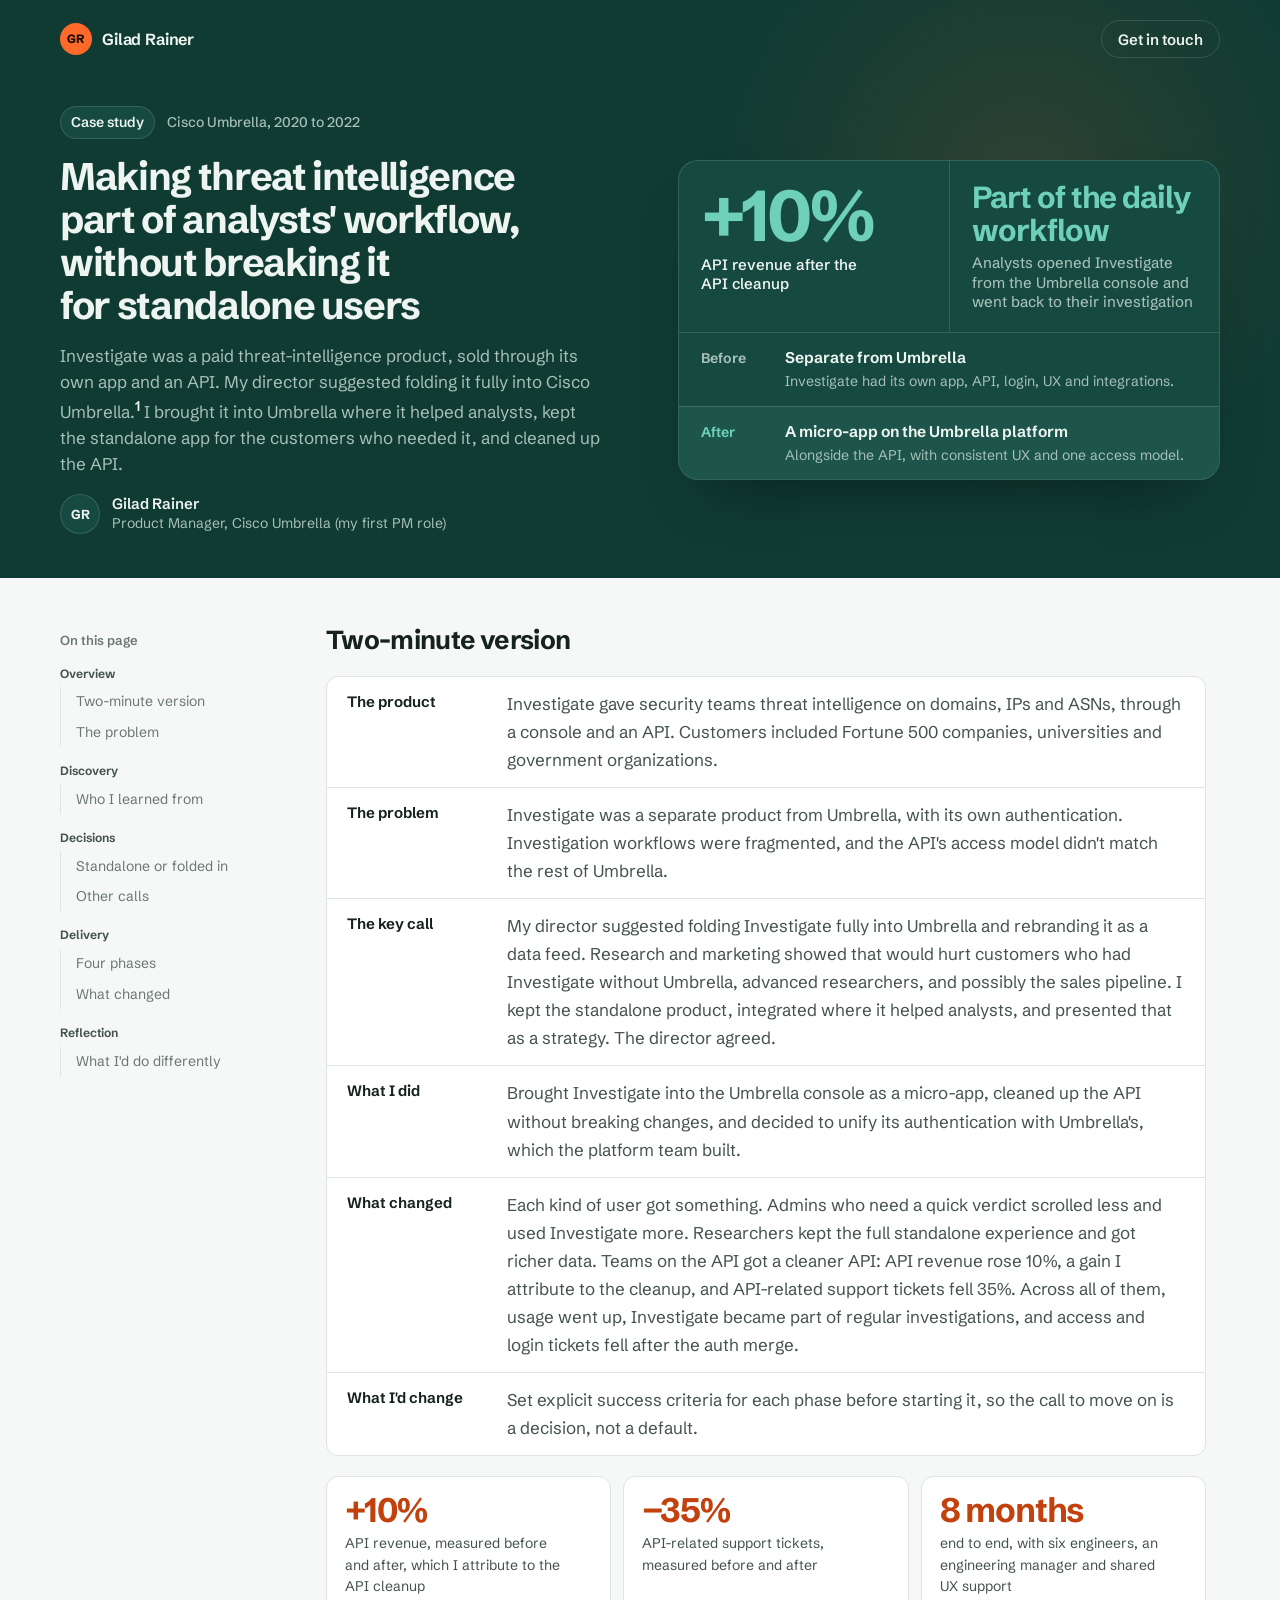
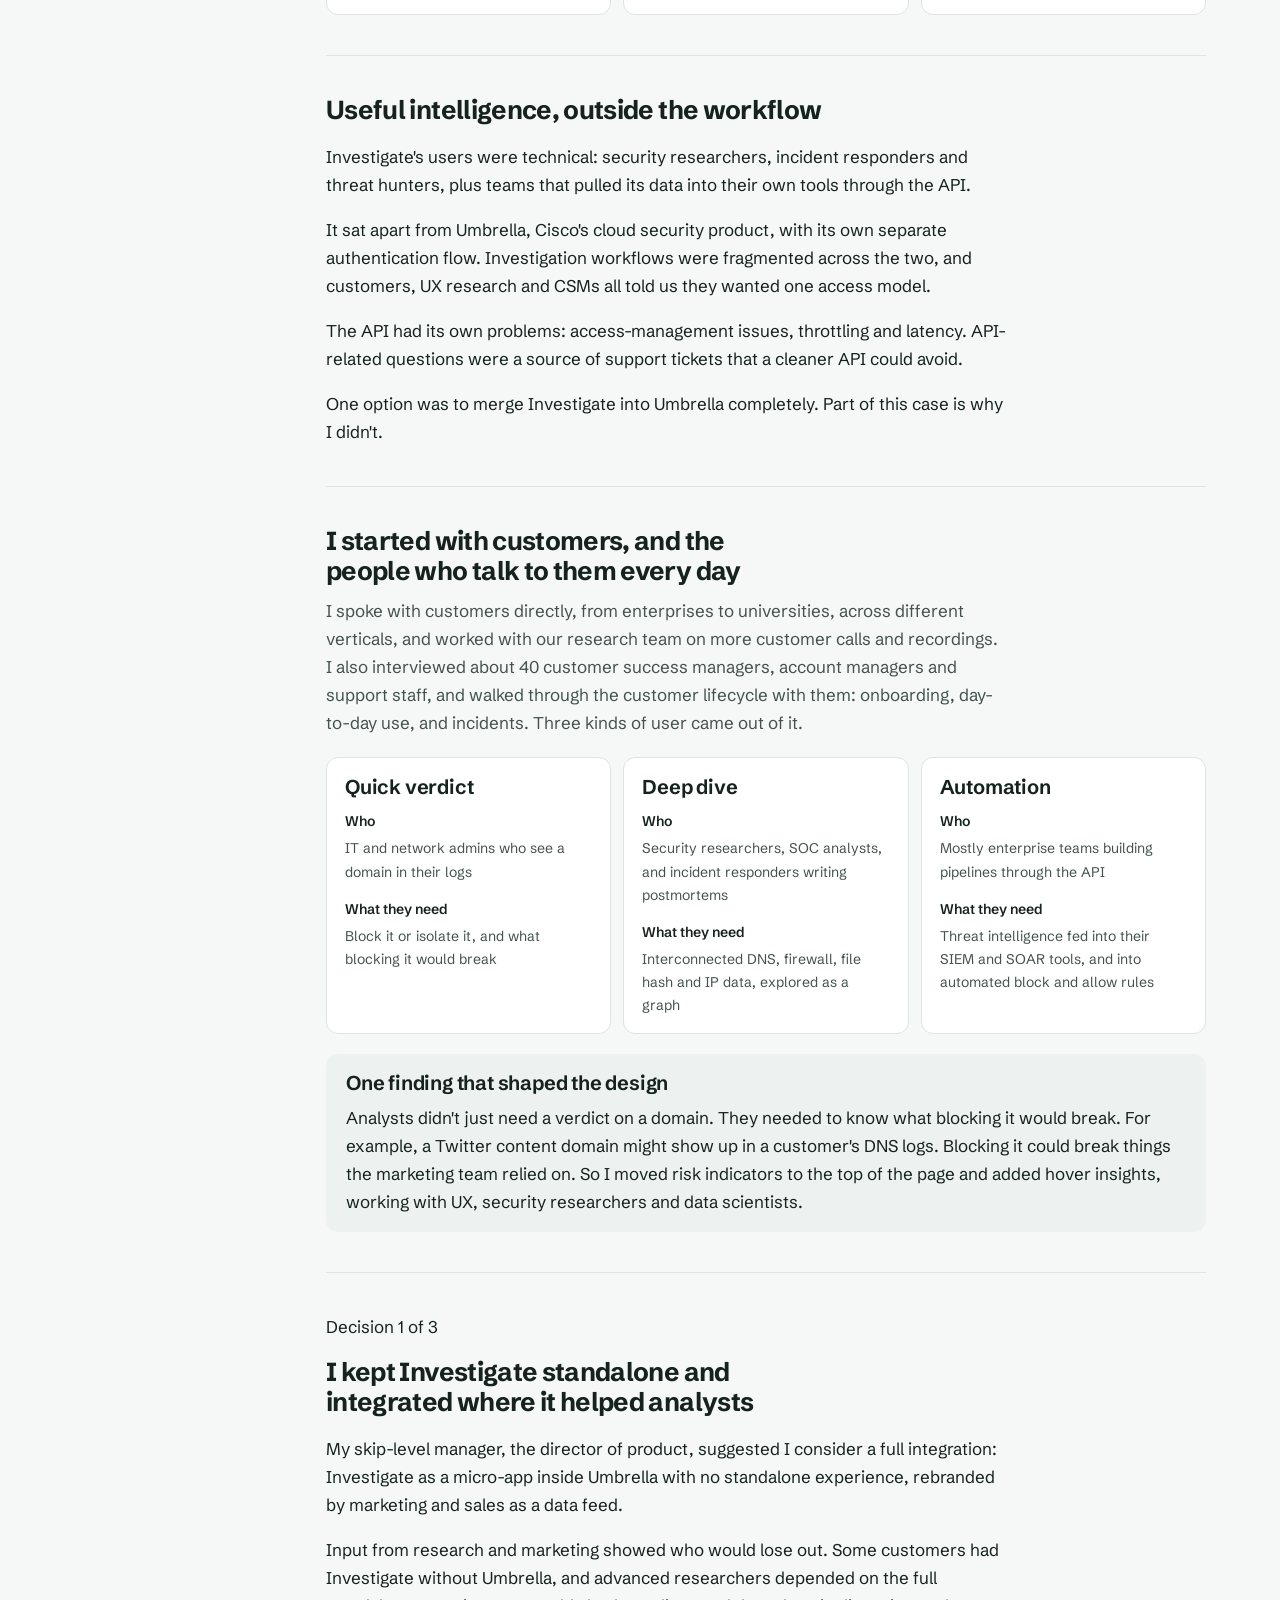
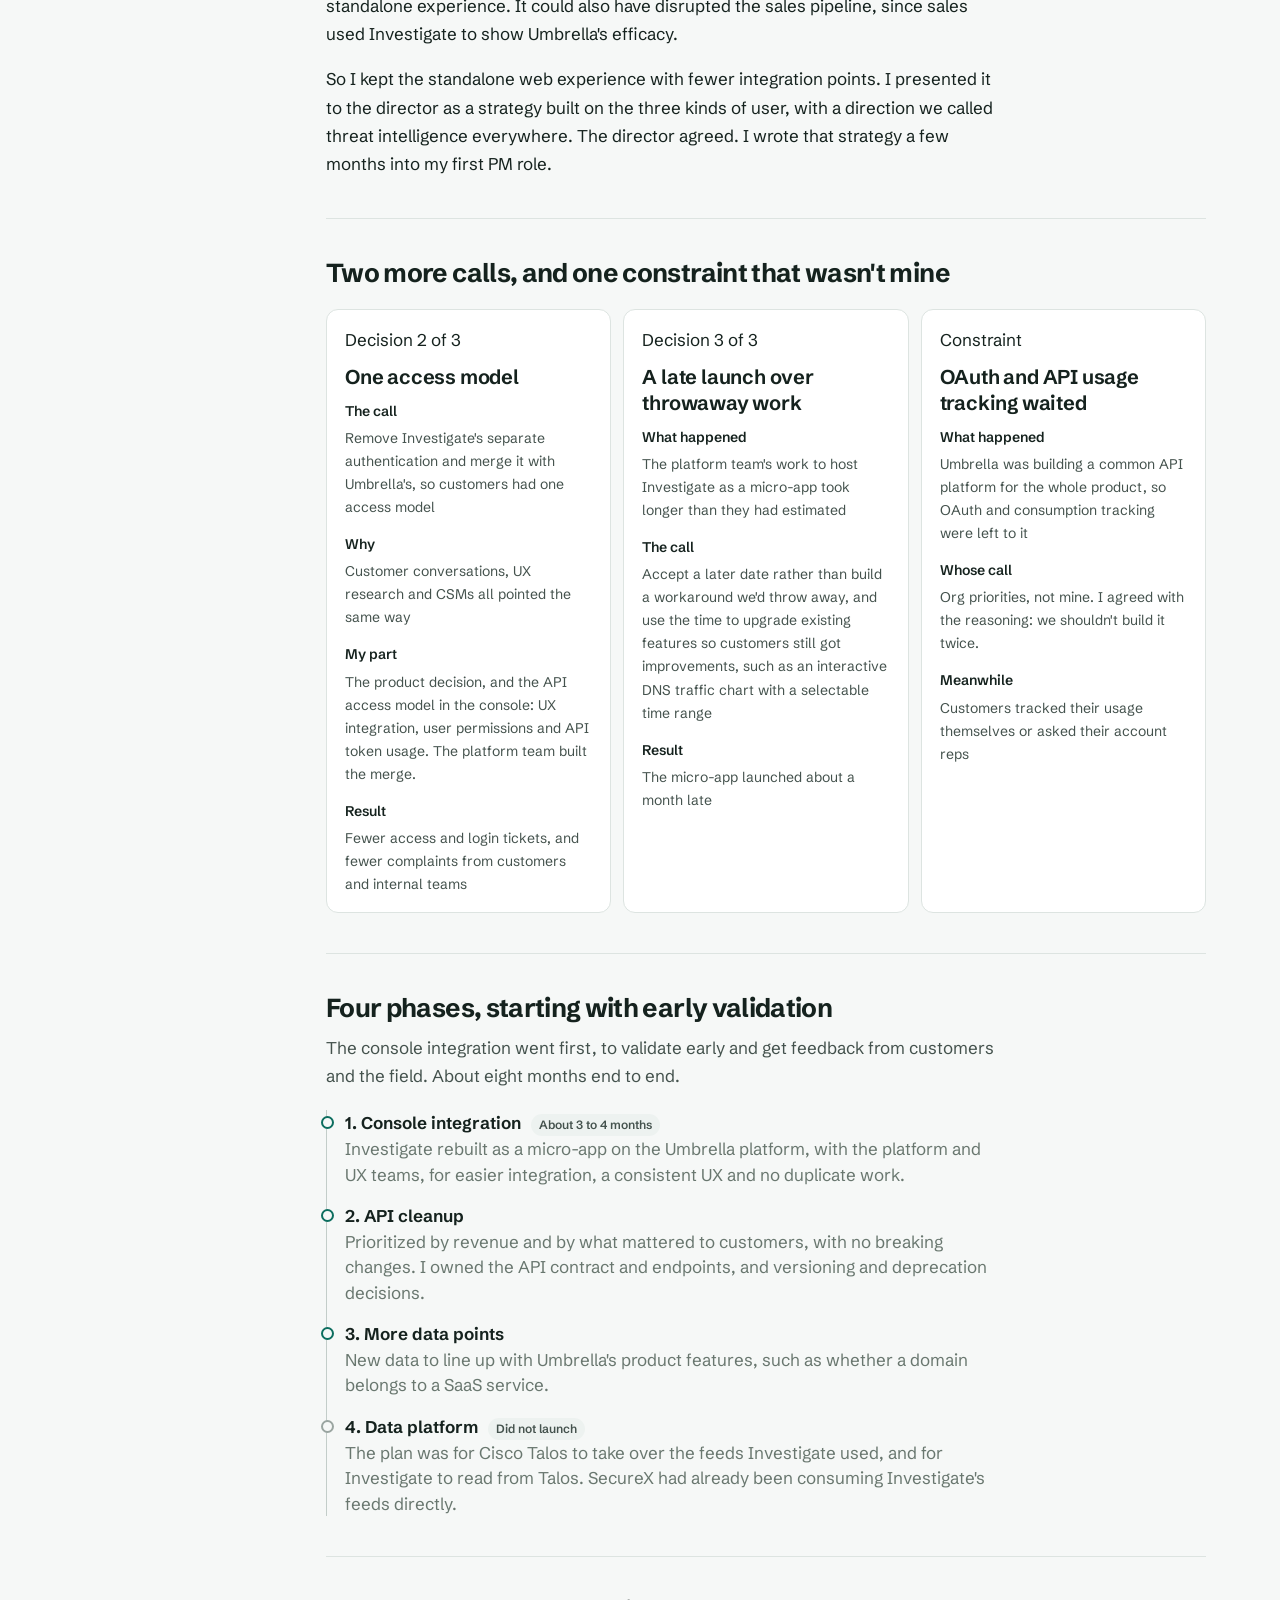
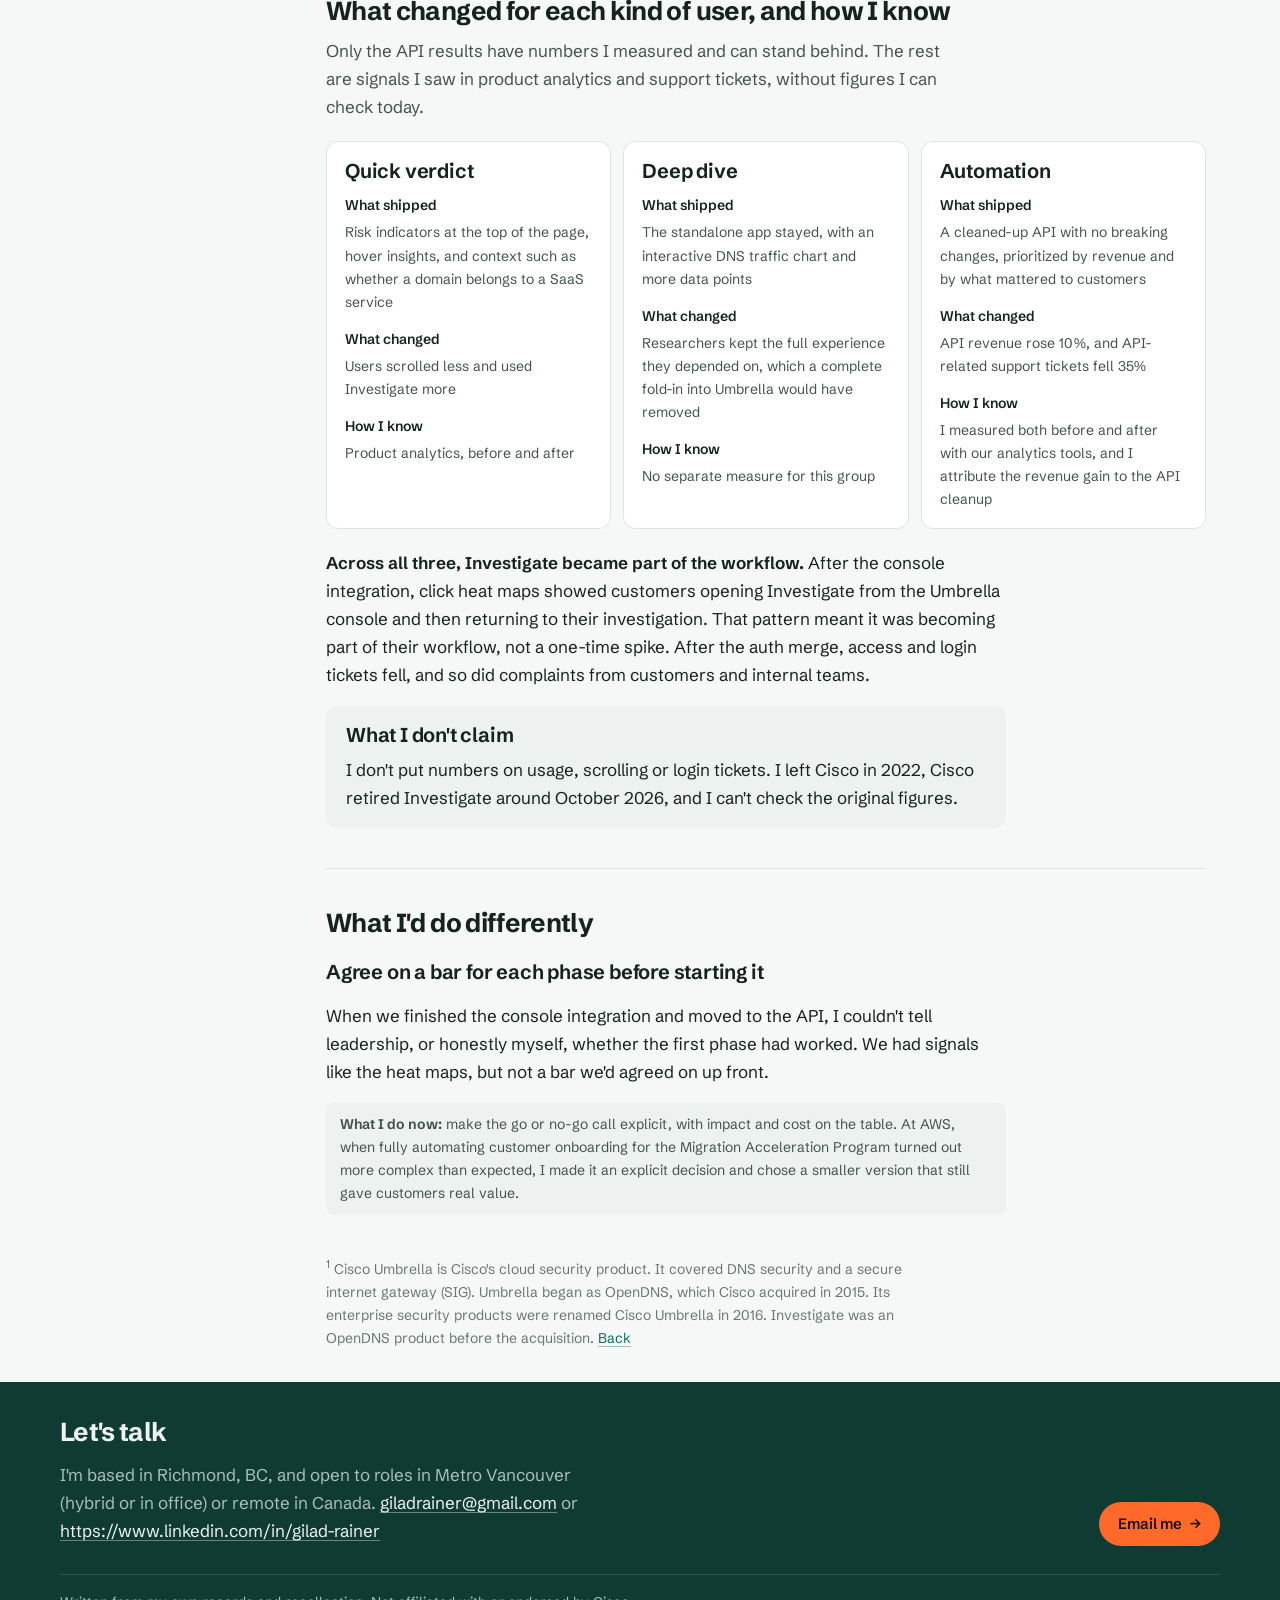
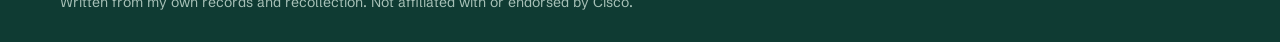
==== investigate.html @ df2ecbac "Update portfolio from cv-optimizer@f91a597" ====
<!doctype html>
<html lang="en">
<head>
<meta charset="utf-8">
<meta name="viewport" content="width=device-width, initial-scale=1, viewport-fit=cover">
<meta name="robots" content="noindex, nofollow">
<meta name="claude:viewport-fit-sides" content="cover">
<title>Cisco Investigate Case Study</title>
<meta name="description" content="How Gilad Rainer brought Cisco Investigate, a paid threat-intelligence product, into the Umbrella console without breaking it for the customers who used it on its own.">
<link rel="preconnect" href="https://fonts.googleapis.com">
<link rel="preconnect" href="https://fonts.gstatic.com" crossorigin>
<link rel="stylesheet" href="https://fonts.googleapis.com/css2?family=Newsreader:ital,opsz,wght@1,6..72,400&family=Schibsted+Grotesk:wght@400..800&display=swap">
<link rel="stylesheet" href="assets/style.css?v=202611171157">
<style>
  /* Hero diagram: the band is dark in both themes, so it uses on-forest colours */
  .waymap { --chg: #6fd0ba; margin: 0; width: 100%; background: var(--forest-2); border: 1px solid var(--forest-line); border-radius: 20px; overflow: hidden; box-shadow: 0 30px 60px -30px rgba(0, 0, 0, 0.45); }
  .waymap .wm-res { display: grid; grid-template-columns: 1fr 1fr; }
  .waymap .wm-stat { margin: 0; padding: 20px 22px; display: grid; gap: 6px; align-content: start; }
  .waymap .wm-stat + .wm-stat { border-left: 1px solid var(--forest-line); }
  .waymap .wm-stat b { font-size: clamp(3rem, 5.6vw, 4.5rem); line-height: 0.95; font-weight: 700; letter-spacing: -0.04em; color: var(--chg); }
  .waymap .wm-stat span { font-size: 15px; line-height: 1.3; color: var(--on-forest); font-weight: 550; }
  .waymap .wm-stat.qual b { font-size: clamp(1.5rem, 2.4vw, 1.9rem); line-height: 1.1; letter-spacing: -0.025em; }
  .waymap .wm-stat.qual span { font-weight: 450; color: var(--on-forest-2); }
  .waymap .wm-flow { margin: 0; border-top: 1px solid var(--forest-line); }
  .waymap .wm-row { display: grid; grid-template-columns: 4.5rem 1fr; gap: 12px; padding: 14px 22px; align-items: baseline; }
  .waymap .wm-row + .wm-row { border-top: 1px solid var(--forest-line); background: color-mix(in srgb, var(--chg) 8%, transparent); }
  .waymap dt { margin: 0; font-size: 14px; font-weight: 650; color: var(--on-forest-2); }
  .waymap .after dt { color: var(--chg); }
  .waymap dd { margin: 0; font-size: 14px; line-height: 1.45; color: var(--on-forest-2); }
  .waymap dd b { display: block; font-size: 15.5px; font-weight: 650; color: var(--on-forest); margin-bottom: 2px; }
  @media (max-width: 480px) { .waymap .wm-stat { padding: 16px 16px; } .waymap .wm-stat span { font-size: 13px; } .waymap .wm-row { grid-template-columns: 1fr; gap: 2px; padding: 12px 16px; } .waymap dt, .waymap dd { font-size: 13px; } .waymap dd b { font-size: 14px; } }
  .fn { font-size: var(--step--1); color: var(--ink-3); }
  sup a { text-decoration: none; font-weight: 600; }
  /* Phase list: status sits after the phase name */
  ol.timeline.phases li { font-size: var(--step-0); }
  ol.timeline.phases li b { font-weight: 650; }
  ol.timeline.phases li::before { border-color: var(--link); }
  ol.timeline.phases li.off::before { border-color: var(--series-muted); }
  /* Decisions: option chosen vs option considered */
  .choice { display: grid; gap: 10px; }
  .choice h3 { font-size: var(--step-1); letter-spacing: -0.01em; }
  /* Neutral kicker pill: orange is reserved for Gaia. */
  .kicker .pill { background: var(--forest-2); color: var(--on-forest); border: 1px solid var(--forest-line); }
</style>
</head>
<body>
<a class="skip" href="#main">Skip to content</a>
<div class="progress" aria-hidden="true"><span></span></div>
<header class="band-forest">
  <div class="wrap">
    <div class="topbar">
      <a class="who" href="index.html"><span class="mark" aria-hidden="true">GR</span>Gilad Rainer</a>
      <nav class="topnav" aria-label="Site">
        <a class="btn btn-ghost" href="mailto:giladrainer@gmail.com">Get in touch</a>
      </nav>
    </div>
    <div class="hero">
      <div class="hero-text">
        <p class="kicker"><span class="pill">Case study</span>Cisco Umbrella, 2020 to 2022</p>
        <h1>Making threat intelligence part of analysts' workflow, without breaking it for standalone users</h1>
        <p class="dek">Investigate was a paid threat-intelligence product, sold through its own app and an API. My director suggested folding it fully into Cisco Umbrella.<sup><a href="#fn-1" id="fnref-1" aria-label="Note 1">1</a></sup> I brought it into Umbrella where it helped analysts, kept the standalone app for the customers who needed it, and cleaned up the API.</p>
        <div class="byline"><span class="mark" aria-hidden="true">GR</span><span><b>Gilad Rainer</b>Product Manager, Cisco Umbrella (my first PM role)</span></div>
      </div>
      <figure class="waymap" role="group" aria-label="Investigate before and after the platform work, with results">
        <div class="wm-res">
          <p class="wm-stat"><b>+10%</b><span>API revenue after the API cleanup</span></p>
          <p class="wm-stat qual"><b>Part of the daily workflow</b><span>Analysts opened Investigate from the Umbrella console and went back to their investigation</span></p>
        </div>
        <dl class="wm-flow">
          <div class="wm-row">
            <dt>Before</dt>
            <dd><b>Separate from Umbrella</b>Investigate had its own app, API, login, UX and integrations.</dd>
          </div>
          <div class="wm-row after">
            <dt>After</dt>
            <dd><b>A micro-app on the Umbrella platform</b>Alongside the API, with consistent UX and one access model.</dd>
          </div>
        </dl>
      </figure>
    </div>
  </div>
</header>

<div class="wrap doc">
  <nav class="toc" aria-label="On this page">
    <details open>
      <summary>On this page</summary>
      <ol>
        <li class="grp"><p class="grp-label">Overview</p><ol><li><a href="#s-summary">Two-minute version</a></li><li><a href="#s-problem">The problem</a></li></ol></li>
        <li class="grp"><p class="grp-label">Discovery</p><ol><li><a href="#s-discovery">Who I learned from</a></li></ol></li>
        <li class="grp"><p class="grp-label">Decisions</p><ol><li><a href="#s-scope">Standalone or folded in</a></li><li><a href="#s-calls">Other calls</a></li></ol></li>
        <li class="grp"><p class="grp-label">Delivery</p><ol><li><a href="#s-phases">Four phases</a></li><li><a href="#s-results">What changed</a></li></ol></li>
        <li class="grp"><p class="grp-label">Reflection</p><ol><li><a href="#s-lessons">What I'd do differently</a></li></ol></li>
      </ol>
    </details>
  </nav>

  <main id="main" class="doc-main">
  <section class="band" aria-labelledby="s-summary">
    <div class="flow-lg">
      <div class="sec-head">
        <h2 id="s-summary">Two-minute version</h2>
      </div>
      <dl class="summary">
        <dt>The product</dt><dd>Investigate gave security teams threat intelligence on domains, IPs and ASNs, through a console and an API. Customers included Fortune 500 companies, universities and government organizations.</dd>
        <dt>The problem</dt><dd>Investigate was a separate product from Umbrella, with its own authentication. Investigation workflows were fragmented, and the API's access model didn't match the rest of Umbrella.</dd>
        <dt>The key call</dt><dd>My director suggested folding Investigate fully into Umbrella and rebranding it as a data feed. Research and marketing showed that would hurt customers who had Investigate without Umbrella, advanced researchers, and possibly the sales pipeline. I kept the standalone product, integrated where it helped analysts, and presented that as a strategy. The director agreed.</dd>
        <dt>What I did</dt><dd>Brought Investigate into the Umbrella console as a micro-app, cleaned up the API without breaking changes, and decided to unify its authentication with Umbrella's, which the platform team built.</dd>
        <dt>What changed</dt><dd>Each kind of user got something. Admins who need a quick verdict scrolled less and used Investigate more. Researchers kept the full standalone experience and got richer data. Teams on the API got a cleaner API: API revenue rose 10%, a gain I attribute to the cleanup, and API-related support tickets fell 35%. Across all of them, usage went up, Investigate became part of regular investigations, and access and login tickets fell after the auth merge.</dd>
        <dt>What I'd change</dt><dd>Set explicit success criteria for each phase before starting it, so the call to move on is a decision, not a default.</dd>
      </dl>
      <div class="stats" aria-label="Headline figures">
        <div class="stat"><div class="big">+10%</div><p>API revenue, measured before and after, which I attribute to the API cleanup</p></div>
        <div class="stat"><div class="big">&minus;35%</div><p>API-related support tickets, measured before and after</p></div>
        <div class="stat"><div class="big">8 months</div><p>end to end, with six engineers, an engineering manager and shared UX support</p></div>
      </div>
    </div>
  </section>

  <section class="band" aria-labelledby="s-problem">
    <div class="col flow">
      <h2 id="s-problem">Useful intelligence, outside the workflow</h2>
      <p>Investigate's users were technical: security researchers, incident responders and threat hunters, plus teams that pulled its data into their own tools through the API.</p>
      <p>It sat apart from Umbrella, Cisco's cloud security product, with its own separate authentication flow. Investigation workflows were fragmented across the two, and customers, UX research and CSMs all told us they wanted one access model.</p>
      <p>The API had its own problems: access-management issues, throttling and latency. API-related questions were a source of support tickets that a cleaner API could avoid.</p>
      <p>One option was to merge Investigate into Umbrella completely. Part of this case is why I didn't.</p>
    </div>
  </section>

  <section class="band" aria-labelledby="s-discovery">
    <div class="flow-lg">
      <div class="sec-head">
        <h2 id="s-discovery">I started with customers, and the people who talk to them every day</h2>
        <p class="col">I spoke with customers directly, from enterprises to universities, across different verticals, and worked with our research team on more customer calls and recordings. I also interviewed about 40 customer success managers, account managers and support staff, and walked through the customer lifecycle with them: onboarding, day-to-day use, and incidents. Three kinds of user came out of it.</p>
      </div>
      <div class="defs">
        <div class="def">
          <h3>Quick verdict</h3>
          <dl>
            <dt>Who</dt><dd>IT and network admins who see a domain in their logs</dd>
            <dt>What they need</dt><dd>Block it or isolate it, and what blocking it would break</dd>
          </dl>
        </div>
        <div class="def">
          <h3>Deep dive</h3>
          <dl>
            <dt>Who</dt><dd>Security researchers, SOC analysts, and incident responders writing postmortems</dd>
            <dt>What they need</dt><dd>Interconnected DNS, firewall, file hash and IP data, explored as a graph</dd>
          </dl>
        </div>
        <div class="def">
          <h3>Automation</h3>
          <dl>
            <dt>Who</dt><dd>Mostly enterprise teams building pipelines through the API</dd>
            <dt>What they need</dt><dd>Threat intelligence fed into their SIEM and SOAR tools, and into automated block and allow rules</dd>
          </dl>
        </div>
      </div>
      <div class="callout">
        <h3>One finding that shaped the design</h3>
        <p>Analysts didn't just need a verdict on a domain. They needed to know what blocking it would break. For example, a Twitter content domain might show up in a customer's DNS logs. Blocking it could break things the marketing team relied on. So I moved risk indicators to the top of the page and added hover insights, working with UX, security researchers and data scientists.</p>
      </div>
    </div>
  </section>

  <section class="band" aria-labelledby="s-scope">
    <div class="col flow">
      <p class="marker">Decision 1 of 3</p>
      <h2 id="s-scope">I kept Investigate standalone and integrated where it helped analysts</h2>
      <p>My skip-level manager, the director of product, suggested I consider a full integration: Investigate as a micro-app inside Umbrella with no standalone experience, rebranded by marketing and sales as a data feed.</p>
      <p>Input from research and marketing showed who would lose out. Some customers had Investigate without Umbrella, and advanced researchers depended on the full standalone experience. It could also have disrupted the sales pipeline, since sales used Investigate to show Umbrella's efficacy.</p>
      <p>So I kept the standalone web experience with fewer integration points. I presented it to the director as a strategy built on the three kinds of user, with a direction we called threat intelligence everywhere. The director agreed. I wrote that strategy a few months into my first PM role.</p>
    </div>
  </section>

  <section class="band" aria-labelledby="s-calls">
    <div class="flow-lg">
      <div class="sec-head">
        <h2 id="s-calls">Two more calls, and one constraint that wasn't mine</h2>
      </div>
      <div class="defs">
        <div class="def">
          <p class="marker">Decision 2 of 3</p>
          <h3>One access model</h3>
          <dl>
            <dt>The call</dt><dd>Remove Investigate's separate authentication and merge it with Umbrella's, so customers had one access model</dd>
            <dt>Why</dt><dd>Customer conversations, UX research and CSMs all pointed the same way</dd>
            <dt>My part</dt><dd>The product decision, and the API access model in the console: UX integration, user permissions and API token usage. The platform team built the merge.</dd>
            <dt>Result</dt><dd>Fewer access and login tickets, and fewer complaints from customers and internal teams</dd>
          </dl>
        </div>
        <div class="def">
          <p class="marker">Decision 3 of 3</p>
          <h3>A late launch over throwaway work</h3>
          <dl>
            <dt>What happened</dt><dd>The platform team's work to host Investigate as a micro-app took longer than they had estimated</dd>
            <dt>The call</dt><dd>Accept a later date rather than build a workaround we'd throw away, and use the time to upgrade existing features so customers still got improvements, such as an interactive DNS traffic chart with a selectable time range</dd>
            <dt>Result</dt><dd>The micro-app launched about a month late</dd>
          </dl>
        </div>
        <div class="def">
          <p class="marker">Constraint</p>
          <h3>OAuth and API usage tracking waited</h3>
          <dl>
            <dt>What happened</dt><dd>Umbrella was building a common API platform for the whole product, so OAuth and consumption tracking were left to it</dd>
            <dt>Whose call</dt><dd>Org priorities, not mine. I agreed with the reasoning: we shouldn't build it twice.</dd>
            <dt>Meanwhile</dt><dd>Customers tracked their usage themselves or asked their account reps</dd>
          </dl>
        </div>
      </div>
    </div>
  </section>

  <section class="band" aria-labelledby="s-phases">
    <div class="flow-lg">
      <div class="sec-head">
        <h2 id="s-phases">Four phases, starting with early validation</h2>
        <p class="col">The console integration went first, to validate early and get feedback from customers and the field. About eight months end to end.</p>
      </div>
      <ol class="timeline phases col">
        <li><b>1. Console integration</b> <span class="tag-stage">About 3 to 4 months</span><br><span class="muted">Investigate rebuilt as a micro-app on the Umbrella platform, with the platform and UX teams, for easier integration, a consistent UX and no duplicate work.</span></li>
        <li><b>2. API cleanup</b><br><span class="muted">Prioritized by revenue and by what mattered to customers, with no breaking changes. I owned the API contract and endpoints, and versioning and deprecation decisions.</span></li>
        <li><b>3. More data points</b><br><span class="muted">New data to line up with Umbrella's product features, such as whether a domain belongs to a SaaS service.</span></li>
        <li class="off"><b>4. Data platform</b> <span class="tag-stage">Did not launch</span><br><span class="muted">The plan was for Cisco Talos to take over the feeds Investigate used, and for Investigate to read from Talos. SecureX had already been consuming Investigate's feeds directly.</span></li>
      </ol>
    </div>
  </section>

  <section class="band" aria-labelledby="s-results">
    <div class="flow-lg">
      <div class="sec-head">
        <h2 id="s-results">What changed for each kind of user, and how I know</h2>
        <p class="col">Only the API results have numbers I measured and can stand behind. The rest are signals I saw in product analytics and support tickets, without figures I can check today.</p>
      </div>
      <div class="defs">
        <div class="def">
          <h3>Quick verdict</h3>
          <dl>
            <dt>What shipped</dt><dd>Risk indicators at the top of the page, hover insights, and context such as whether a domain belongs to a SaaS service</dd>
            <dt>What changed</dt><dd>Users scrolled less and used Investigate more</dd>
            <dt>How I know</dt><dd>Product analytics, before and after</dd>
          </dl>
        </div>
        <div class="def">
          <h3>Deep dive</h3>
          <dl>
            <dt>What shipped</dt><dd>The standalone app stayed, with an interactive DNS traffic chart and more data points</dd>
            <dt>What changed</dt><dd>Researchers kept the full experience they depended on, which a complete fold-in into Umbrella would have removed</dd>
            <dt>How I know</dt><dd>No separate measure for this group</dd>
          </dl>
        </div>
        <div class="def">
          <h3>Automation</h3>
          <dl>
            <dt>What shipped</dt><dd>A cleaned-up API with no breaking changes, prioritized by revenue and by what mattered to customers</dd>
            <dt>What changed</dt><dd>API revenue rose 10%, and API-related support tickets fell 35%</dd>
            <dt>How I know</dt><dd>I measured both before and after with our analytics tools, and I attribute the revenue gain to the API cleanup</dd>
          </dl>
        </div>
      </div>
      <div class="col flow">
        <p><b>Across all three, Investigate became part of the workflow.</b> After the console integration, click heat maps showed customers opening Investigate from the Umbrella console and then returning to their investigation. That pattern meant it was becoming part of their workflow, not a one-time spike. After the auth merge, access and login tickets fell, and so did complaints from customers and internal teams.</p>
        <div class="callout">
          <h3>What I don't claim</h3>
          <p>I don't put numbers on usage, scrolling or login tickets. I left Cisco in 2022, Cisco retired Investigate around October 2026, and I can't check the original figures.</p>
        </div>
      </div>
    </div>
  </section>

  <section class="band" aria-labelledby="s-lessons">
    <div class="flow-lg">
      <div class="sec-head">
        <h2 id="s-lessons">What I'd do differently</h2>
      </div>
      <div class="col flow">
        <h3>Agree on a bar for each phase before starting it</h3>
        <p>When we finished the console integration and moved to the API, I couldn't tell leadership, or honestly myself, whether the first phase had worked. We had signals like the heat maps, but not a bar we'd agreed on up front.</p>
        <p class="worked"><b>What I do now:</b> make the go or no-go call explicit, with impact and cost on the table. At AWS, when fully automating customer onboarding for the Migration Acceleration Program turned out more complex than expected, I made it an explicit decision and chose a smaller version that still gave customers real value.</p>
      </div>
    </div>
  </section>
  <aside class="band" aria-label="Notes"><p class="fn col" id="fn-1"><sup>1</sup> Cisco Umbrella is Cisco's cloud security product. It covered DNS security and a secure internet gateway (SIG). Umbrella began as OpenDNS, which Cisco acquired in 2015. Its enterprise security products were renamed Cisco Umbrella in 2016. Investigate was an OpenDNS product before the acquisition. <a href="#fnref-1" aria-label="Back to text">Back</a></p></aside>
  </main>
</div>

<footer class="site">
  <div class="wrap">
    <div class="foot">
      <div class="foot-cta">
        <h2>Let's talk</h2>
        <p>I'm based in Richmond, BC, and open to roles in Metro Vancouver (hybrid or in office) or remote in Canada. <a href="mailto:giladrainer@gmail.com">giladrainer@gmail.com</a> or <a href="https://www.linkedin.com/in/gilad-rainer">https://www.linkedin.com/in/gilad-rainer</a></p>
      </div>
      <a class="btn btn-primary" href="mailto:giladrainer@gmail.com">Email me <span class="arrow" aria-hidden="true">&rarr;</span></a>
    </div>
    <div class="fine"><p>Written from my own records and recollection. Not affiliated with or endorsed by Cisco.</p></div>
  </div>
</footer>

<script src="assets/site.js?v=202611171157"></script>
</body>
</html>
---- assets/style.css ----
/* Field report. A deep evergreen hero carries the finding itself (an interactive dot comparison);
   the reading body is calm and light, with a sticky contents rail. Blaze orange (trail-marker hi-vis)
   always means Gaia in the data; grey always means onX. Schibsted Grotesk is my voice; Newsreader
   italic is reserved for users' own words. */
:root {
  --bg: #f6f8f7;
  --surface: #ffffff;
  --mist: #edf2f0;
  --ink: #15221e;
  --ink-2: #44524d;
  --ink-3: #69776f;
  --line: #dde4e1;
  --line-2: #c3cdc9;
  --forest: #0f3b33;          /* hero and footer band */
  --forest-2: #164a40;        /* panel on the band */
  --forest-line: rgba(232, 244, 238, 0.14);
  --on-forest: #eef5f1;
  --on-forest-2: #a8c1b8;
  --blaze: #ff6a2b;           /* Gaia, on dark */
  --blaze-ink: #c2410c;       /* Gaia / accent text on light */
  --link: #0d6e5f;
  --series-1: #e8590c;        /* Gaia in charts */
  --series-muted: #9aa5a1;    /* onX in charts */
  --good: #12a150; --good-ink: #0b6b35;
  --warn: #f5a524; --warn-ink: #8a5300;
  --font-ui: "Schibsted Grotesk", ui-sans-serif, system-ui, -apple-system, "Segoe UI", sans-serif;
  --font-voice: "Newsreader", Georgia, "Times New Roman", serif;
  --font-display: var(--font-ui); --font-body: var(--font-ui); --font-data: var(--font-ui); /* used by charts.js and archived pages */
  --spruce: var(--link); --spruce-wash: var(--mist); --rule: var(--line); --paper: var(--bg); --sheet: var(--surface); /* archive aliases */
  --step--1: 0.875rem; --step-0: 1.0625rem; --step-1: 1.25rem; --step-2: 1.5rem; --step-3: 2rem;
  --step-4: clamp(2.4rem, 5.2vw, 4rem);
  --measure: 68ch;
  --radius: 12px;
  color-scheme: light;
}
@media (prefers-color-scheme: dark) {
  :root:not([data-theme="light"]) {
    --bg: #0e1614; --surface: #141f1c; --mist: #17241f; --ink: #e7eeeb; --ink-2: #b2c0bb; --ink-3: #85948e;
    --line: #23322d; --line-2: #31433d; --forest: #0b2c26; --forest-2: #11392f;
    --blaze-ink: #ff8a52; --link: #6fd0ba; --series-1: #ff7a3d; --series-muted: #6e7b76;
    --good-ink: #4ade80; --warn-ink: #f5a524;
    color-scheme: dark;
  }
}
:root[data-theme="dark"] {
  --bg: #0e1614; --surface: #141f1c; --mist: #17241f; --ink: #e7eeeb; --ink-2: #b2c0bb; --ink-3: #85948e;
  --line: #23322d; --line-2: #31433d; --forest: #0b2c26; --forest-2: #11392f;
  --blaze-ink: #ff8a52; --link: #6fd0ba; --series-1: #ff7a3d; --series-muted: #6e7b76;
  --good-ink: #4ade80; --warn-ink: #f5a524;
  color-scheme: dark;
}

* { box-sizing: border-box; }
html { -webkit-text-size-adjust: 100%; scroll-behavior: smooth; }
body { margin: 0; background: var(--bg); color: var(--ink); font: 400 var(--step-0)/1.65 var(--font-ui); -webkit-font-smoothing: antialiased; text-rendering: optimizeLegibility; }
::selection { background: color-mix(in srgb, var(--blaze) 30%, transparent); }
a { color: var(--link); text-decoration-thickness: 1px; text-underline-offset: 0.2em; text-decoration-color: color-mix(in srgb, currentColor 40%, transparent); transition: text-decoration-color .15s; }
a:hover { text-decoration-color: currentColor; }
:focus-visible { outline: 2px solid var(--blaze); outline-offset: 3px; border-radius: 4px; }
.wrap { max-width: 1200px; margin: 0 auto; padding-left: max(20px, env(safe-area-inset-left, 0px)); padding-right: max(20px, env(safe-area-inset-right, 0px)); }
@media (max-width: 480px) { .wrap { padding-left: max(16px, env(safe-area-inset-left, 0px)); padding-right: max(16px, env(safe-area-inset-right, 0px)); } }
.col { max-width: var(--measure); }
.skip { position: absolute; left: 12px; top: -60px; background: var(--surface); color: var(--ink); padding: 8px 12px; border-radius: 8px; z-index: 50; }
.skip:focus { top: 12px; }

/* Type */
h1, h2, h3, h4 { margin: 0; color: inherit; text-wrap: balance; }
h1 { font-size: var(--step-4); font-weight: 700; line-height: 1.02; letter-spacing: -0.035em; }
h2 { font-size: var(--step-3); font-weight: 700; line-height: 1.12; letter-spacing: -0.025em; }
h3 { font-size: var(--step-1); font-weight: 650; line-height: 1.3; letter-spacing: -0.01em; }
p { margin: 0; text-wrap: pretty; }
b, strong { font-weight: 650; }
.lede { font-size: var(--step-1); line-height: 1.55; color: var(--ink-2); }
.muted { color: var(--ink-3); }
.small { font-size: var(--step--1); }
.mono, .num { font-variant-numeric: normal; }
.flow { display: grid; gap: 1em; align-content: start; }
.flow-lg { display: grid; gap: 1.25rem; align-content: start; }
ul.clean { margin: 0; padding-left: 1.15em; display: grid; gap: 0.55em; }
ul.clean li::marker { color: var(--ink-3); }
.eyebrow { font-size: var(--step--1); font-weight: 500; color: var(--ink-3); }

/* Buttons */
.btn { display: inline-flex; align-items: center; gap: 8px; min-height: 44px; padding: 0 18px; border-radius: 999px; font: 600 0.9375rem/1 var(--font-ui); text-decoration: none; border: 1px solid transparent; transition: background-color .15s, border-color .15s, color .15s; }
.btn-primary { background: var(--blaze); color: #1a0d05; }
.btn-primary:hover { background: #ff7d45; }
.btn-ghost { color: var(--on-forest); border-color: var(--forest-line); }
.btn-ghost:hover { border-color: rgba(232, 244, 238, 0.4); background: rgba(232, 244, 238, 0.06); }
.btn .arrow { transition: transform .15s; }
.btn:hover .arrow { transform: translateX(2px); }

/* ---------- Hero band ---------- */
.band-forest { background: var(--forest); color: var(--on-forest); position: relative; isolation: isolate; overflow: hidden; }
.band-forest::before { /* faint warm light from the top right, like dusk over a ridge */
  content: ""; position: absolute; top: -45%; right: -15%; width: 70%; aspect-ratio: 1; z-index: -1;
  background: radial-gradient(closest-side, rgba(255, 106, 43, 0.13), transparent 70%);
}
/* Tread marks: one pair of tracks crossing the hero, passing under the evidence panel.
   Opt-in with .tread on a .band-forest header. Hero band only, never behind body text. */
.band-forest.tread::after {
  content: ""; position: absolute; z-index: -1; pointer-events: none;
  left: 37%; top: -45%; width: 340px; height: 190%; transform: rotate(27deg); transform-origin: 50% 50%;
  background: var(--on-forest); opacity: 0.09;
  -webkit-mask: url("data:image/svg+xml,%3Csvg%20xmlns='http://www.w3.org/2000/svg'%20width='100'%20height='40'%20viewBox='0%200%20100%2040'%3E%3Cpath%20d='M0%200%20L19%203%20L19%2031%20L0%2028Z%20M23%203%20L48%2014%20L48%2030%20L23%2019Z%20M52%20-13%20L77%20-24%20L77%20-8%20L52%203Z%20M52%2027%20L77%2016%20L77%2032%20L52%2043Z%20M81%20-20%20L100%20-23%20L100%205%20L81%208Z%20M81%2020%20L100%2017%20L100%2045%20L81%2048Z'/%3E%3C/svg%3E") 0 0 / 100px 40px repeat-y, url("data:image/svg+xml,%3Csvg%20xmlns='http://www.w3.org/2000/svg'%20width='100'%20height='40'%20viewBox='0%200%20100%2040'%3E%3Cpath%20d='M0%200%20L19%203%20L19%2031%20L0%2028Z%20M23%203%20L48%2014%20L48%2030%20L23%2019Z%20M52%20-13%20L77%20-24%20L77%20-8%20L52%203Z%20M52%2027%20L77%2016%20L77%2032%20L52%2043Z%20M81%20-20%20L100%20-23%20L100%205%20L81%208Z%20M81%2020%20L100%2017%20L100%2045%20L81%2048Z'/%3E%3C/svg%3E") 240px 20px / 100px 40px repeat-y;
          mask: url("data:image/svg+xml,%3Csvg%20xmlns='http://www.w3.org/2000/svg'%20width='100'%20height='40'%20viewBox='0%200%20100%2040'%3E%3Cpath%20d='M0%200%20L19%203%20L19%2031%20L0%2028Z%20M23%203%20L48%2014%20L48%2030%20L23%2019Z%20M52%20-13%20L77%20-24%20L77%20-8%20L52%203Z%20M52%2027%20L77%2016%20L77%2032%20L52%2043Z%20M81%20-20%20L100%20-23%20L100%205%20L81%208Z%20M81%2020%20L100%2017%20L100%2045%20L81%2048Z'/%3E%3C/svg%3E") 0 0 / 100px 40px repeat-y, url("data:image/svg+xml,%3Csvg%20xmlns='http://www.w3.org/2000/svg'%20width='100'%20height='40'%20viewBox='0%200%20100%2040'%3E%3Cpath%20d='M0%200%20L19%203%20L19%2031%20L0%2028Z%20M23%203%20L48%2014%20L48%2030%20L23%2019Z%20M52%20-13%20L77%20-24%20L77%20-8%20L52%203Z%20M52%2027%20L77%2016%20L77%2032%20L52%2043Z%20M81%20-20%20L100%20-23%20L100%205%20L81%208Z%20M81%2020%20L100%2017%20L100%2045%20L81%2048Z'/%3E%3C/svg%3E") 240px 20px / 100px 40px repeat-y;
}
@media (max-width: 960px) { .band-forest.tread::after { left: 58%; top: -20%; height: 150%; } }
.band-forest a:not(.btn) { color: var(--on-forest); }
.topbar { display: flex; align-items: center; justify-content: space-between; gap: 16px; padding-block: 20px; }
.who { display: inline-flex; align-items: center; gap: 10px; font-weight: 650; font-size: 1rem; text-decoration: none; letter-spacing: -0.01em; }
.who .mark { display: grid; place-items: center; width: 32px; height: 32px; border-radius: 50%; background: var(--blaze); color: #1a0d05; font-size: 0.75rem; font-weight: 750; letter-spacing: 0.02em; }
.topnav { display: flex; align-items: center; gap: 4px; }
.band-forest .topnav a:not(.btn) { padding: 8px 12px; border-radius: 999px; font-size: 0.9375rem; font-weight: 500; text-decoration: none; color: var(--on-forest-2); }
.band-forest .topnav a:not(.btn):hover { color: var(--on-forest); background: rgba(232, 244, 238, 0.06); }
.band-forest .topnav a[aria-current="page"] { color: var(--on-forest); background: rgba(232, 244, 238, 0.1); }
.topnav .btn { margin-left: 8px; min-height: 38px; padding: 0 16px; }
@media (max-width: 640px) { .topnav .btn { display: none; } .band-forest .topnav a:not(.btn) { padding: 8px 10px; } }

.hero { display: grid; grid-template-columns: minmax(0, 1.05fr) minmax(0, 1fr); gap: 32px 48px; align-items: center; padding-block: 28px 44px; }
.hero-text { display: grid; gap: 16px; align-content: start; }
.kicker { display: inline-flex; flex-wrap: wrap; align-items: center; gap: 8px 12px; font-size: var(--step--1); font-weight: 500; color: var(--on-forest-2); }
.kicker .pill { padding: 4px 10px; border-radius: 999px; background: rgba(255, 106, 43, 0.16); color: #ffb48f; font-weight: 600; }
.hero h1 { max-width: 22ch; font-size: clamp(1.9rem, 3vw, 2.5rem); line-height: 1.12; }
.hero .dek { font-size: var(--step-0); line-height: 1.55; color: var(--on-forest-2); max-width: 54ch; }
.hero .dek b { color: var(--on-forest); font-weight: 600; }
.byline { display: flex; align-items: center; gap: 12px; font-size: var(--step--1); color: var(--on-forest-2); line-height: 1.4; }
.byline .mark { flex: none; display: grid; place-items: center; width: 40px; height: 40px; border-radius: 50%; background: var(--forest-2); border: 1px solid var(--forest-line); color: var(--on-forest); font-weight: 700; font-size: 0.8125rem; }
.byline b { display: block; color: var(--on-forest); font-weight: 600; font-size: 0.9375rem; }
.actions { display: flex; flex-wrap: wrap; gap: 10px; }
.page-head { padding-block: 28px 44px; display: grid; gap: 14px; max-width: 760px; }
.page-head .dek { font-size: var(--step-0); line-height: 1.55; color: var(--on-forest-2); }
@media (max-width: 960px) { .hero { grid-template-columns: 1fr; gap: 24px; padding-block: 20px 36px; } .hero h1 { max-width: 24ch; } }

/* ---------- Evidence explorer (hero) ---------- */
.explorer { background: var(--forest-2); border: 1px solid var(--forest-line); border-radius: 20px; padding: 18px 20px; display: grid; gap: 14px; box-shadow: 0 30px 60px -30px rgba(0, 0, 0, 0.45); }
.ex-head { display: grid; gap: 10px; }
.ex-tabs { display: flex; gap: 4px; padding: 4px; border-radius: 999px; background: rgba(0, 0, 0, 0.22); }
.ex-tabs button { flex: 1 1 0; min-height: 40px; padding: 0 12px; border: 0; border-radius: 999px; background: transparent; color: var(--on-forest-2); font: 600 0.875rem/1.15 var(--font-ui); cursor: pointer; transition: background-color .2s, color .2s; }
.ex-tabs button:hover { color: var(--on-forest); }
.ex-tabs button[aria-selected="true"] { background: var(--on-forest); color: var(--forest); }
.ex-unit { font-size: var(--step--1); color: var(--on-forest-2); }
.ex-grids { display: grid; grid-template-columns: 1fr 1fr; gap: 24px; }
.ex-app { display: grid; gap: 8px; align-content: start; }
.ex-app .name { display: flex; align-items: center; gap: 8px; font-size: var(--step--1); font-weight: 600; color: var(--on-forest); }
.ex-app .name::before { content: ""; width: 10px; height: 10px; border-radius: 50%; background: var(--c); }
.dots { display: grid; grid-template-columns: repeat(10, 1fr); gap: clamp(3px, 0.6vw, 6px); }
.dots i { aspect-ratio: 1; border-radius: 50%; background: rgba(232, 244, 238, 0.11); transition: background-color .3s ease, transform .3s ease; }
.dots i.on { background: var(--c); }
.ex-val { font-size: clamp(1.75rem, 3vw, 2.25rem); font-weight: 700; letter-spacing: -0.035em; line-height: 1; }
.ex-read { border-top: 1px solid var(--forest-line); padding-top: 12px; display: grid; gap: 4px; }
.ex-read .claim { font-size: 1.125rem; font-weight: 650; letter-spacing: -0.015em; line-height: 1.35; color: var(--on-forest); }
.ex-read .claim em { font-style: normal; color: #ffb48f; }
.ex-read .src { font-size: 0.8125rem; color: var(--on-forest-2); }
.ex-tabs button { white-space: nowrap; }
.ex-tabs .t-short { display: none; }
@media (max-width: 420px) { .ex-tabs .t-full { display: none; } .ex-tabs .t-short { display: inline; } }
.gaia { --c: var(--blaze); }
.onx { --c: #c9d6d1; }
@media (max-width: 420px) { .explorer { padding: 16px; border-radius: 16px; } .ex-grids { gap: 16px; } .ex-tabs button { font-size: 0.8125rem; padding: 0 6px; } }

/* ---------- Reading layout: contents rail + body ---------- */
.progress { position: fixed; inset: 0 0 auto 0; height: 3px; z-index: 40; pointer-events: none; }
.progress span { display: block; height: 100%; background: var(--blaze); transform-origin: 0 50%; transform: scaleX(0); }
.doc { display: grid; grid-template-columns: 210px minmax(0, 1fr); gap: 56px; padding-block: 8px 16px; }
.toc { position: sticky; top: 24px; align-self: start; padding-top: 44px; max-height: calc(100vh - 48px); overflow: auto; }
.toc summary { list-style: none; font-size: 0.8125rem; font-weight: 600; color: var(--ink-3); margin-bottom: 12px; pointer-events: none; }
.toc summary::-webkit-details-marker { display: none; }
.toc ol { list-style: none; margin: 0; padding: 0; display: grid; gap: 2px; }
.toc details > ol { gap: 14px; }
.toc .grp-label { font-size: 0.75rem; font-weight: 650; color: var(--ink-2); margin: 0 0 4px; }
.toc .grp ol, .toc details > ol.flat { border-left: 1px solid var(--line); }
.toc details > ol.flat { gap: 2px; }
.toc a { display: block; padding: 5px 0 5px 14px; margin-left: -1px; border-left: 2px solid transparent; font-size: 0.875rem; line-height: 1.35; color: var(--ink-3); text-decoration: none; transition: color .15s, border-color .15s; }
.toc a:hover { color: var(--ink); }
.toc a.active { color: var(--ink); font-weight: 600; border-left-color: var(--blaze); }
.doc-main { min-width: 0; max-width: 880px; }
/* Under 1080px the rail becomes a sticky, collapsible "On this page" bar */
@media (max-width: 1080px) {
  .doc { grid-template-columns: 1fr; gap: 0; }
  .toc { top: 0; z-index: 20; padding: 0; max-height: none; overflow: visible; background: var(--bg); border-bottom: 1px solid var(--line); margin-inline: -20px; padding-inline: 20px; }
  .toc summary { pointer-events: auto; cursor: pointer; display: flex; align-items: center; justify-content: space-between; min-height: 48px; margin: 0; font-size: 0.9375rem; color: var(--ink); }
  .toc summary::after { content: ""; width: 8px; height: 8px; border-right: 2px solid currentColor; border-bottom: 2px solid currentColor; transform: rotate(45deg) translateY(-3px); transition: transform .15s; }
  .toc details[open] summary::after { transform: rotate(-135deg) translateY(-3px); }
  .toc details > ol { max-height: 65vh; overflow: auto; padding-bottom: 16px; }
  .toc a { padding-block: 9px; }
  .doc-main [id] { scroll-margin-top: 64px; }
}
@media (max-width: 480px) { .toc { margin-inline: -16px; padding-inline: 16px; } }

/* Sections */
section.band { padding-block: 40px; border-top: 1px solid var(--line); }
.doc-main > section.band:first-child { border-top: 0; }
section.band h2 { scroll-margin-top: 24px; }
.doc-main h2 { font-size: 1.625rem; line-height: 1.15; }
.sec-head { display: grid; gap: 10px; max-width: var(--measure); }
.sec-head p:not(.marker) { color: var(--ink-2); }
.sec-head .marker { font-size: var(--step--1); font-weight: 600; color: var(--blaze-ink); }

/* Two-minute version */
dl.summary { margin: 0; display: grid; grid-template-columns: 180px minmax(0, 1fr); background: var(--surface); border: 1px solid var(--line); border-radius: var(--radius); overflow: hidden; }
dl.summary dt { padding: 14px 20px; font-weight: 650; font-size: 0.9375rem; line-height: 1.45; border-bottom: 1px solid var(--line); }
dl.summary dd { margin: 0; padding: 13px 22px 13px 0; border-bottom: 1px solid var(--line); color: var(--ink-2); min-width: 0; }
dl.summary dt:last-of-type, dl.summary dd:last-of-type { border-bottom: 0; }
@media (max-width: 600px) { dl.summary { grid-template-columns: 1fr; } dl.summary dt { border-bottom: 0; padding: 16px 18px 2px; background: none; } dl.summary dd { padding: 0 18px 16px; } dl.summary dd:not(:last-of-type) { border-bottom: 1px solid var(--line); } }

/* Stat row */
.stats { display: grid; grid-template-columns: repeat(auto-fit, minmax(240px, 1fr)); gap: 12px; }
.stat { background: var(--surface); border: 1px solid var(--line); border-radius: var(--radius); padding: 16px 18px; display: grid; gap: 6px; align-content: start; min-width: 0; }
.stat .big { font-size: 2.125rem; font-weight: 700; letter-spacing: -0.035em; line-height: 1; color: var(--blaze-ink); }
.stat .big .vs { font-size: 1rem; font-weight: 500; letter-spacing: 0; color: var(--ink-3); }
.stat p { font-size: var(--step--1); color: var(--ink-2); line-height: 1.55; }

/* Figures */
figure.fig { margin: 0; background: var(--surface); border: 1px solid var(--line); border-radius: var(--radius); padding: 18px 20px; display: grid; gap: 12px; min-width: 0; }
figure.fig figcaption { display: grid; gap: 4px; }
figure.fig .fig-title { font-weight: 650; font-size: var(--step-0); letter-spacing: -0.01em; }
figure.fig .fig-note { font-size: var(--step--1); color: var(--ink-3); line-height: 1.55; }
@media (max-width: 480px) { figure.fig { padding: 14px; } }

/* Field photo: a real, first-hand photo beside a section head (.sec-photo). Real photos only, never generated. */
.sec-photo { display: grid; grid-template-columns: minmax(0, 1.35fr) minmax(0, 1fr); gap: 32px; align-items: start; }
.field-photo { margin: 0; display: grid; gap: 10px; min-width: 0; }
.field-photo img { display: block; width: 100%; height: auto; aspect-ratio: 4 / 5; object-fit: cover; object-position: 50% 58%; border-radius: var(--radius); background: var(--mist); }
.field-photo figcaption { font-size: var(--step--1); line-height: 1.55; color: var(--ink-2); }
.field-photo figcaption b { color: var(--ink); font-weight: 650; }
@media (max-width: 760px) { .sec-photo { grid-template-columns: 1fr; gap: 24px; } .field-photo img { aspect-ratio: 4 / 3; } }
.chart { width: 100%; overflow-x: auto; }
.chart svg { display: block; width: 100%; height: auto; }
.chart svg.wide { min-width: 600px; }
.chart text { fill: var(--ink-3); font-family: var(--font-ui); font-size: 12px; }
.chart .lab { fill: var(--ink); font-size: 13px; font-weight: 500; }
.chart .axis, .chart .grid { stroke: var(--line); stroke-width: 1; }
.chart .hl { fill: var(--series-1); }
.chart .bm { fill: var(--series-muted); }
.chart .hit { fill: transparent; }
.chart g.row:hover rect.hl { opacity: 0.85; }
.legend { display: flex; flex-wrap: wrap; gap: 6px 18px; font-size: var(--step--1); color: var(--ink-2); }
.legend .key { display: inline-flex; align-items: center; gap: 8px; }
.legend .sw { width: 10px; height: 10px; border-radius: 50%; display: inline-block; }
.two-up { display: grid; grid-template-columns: repeat(auto-fit, minmax(300px, 1fr)); gap: 20px; align-items: start; }
.two-up > * { min-width: 0; }
details.table-view { font-size: var(--step--1); }
details.table-view summary { cursor: pointer; color: var(--link); font-weight: 600; list-style: none; display: inline-flex; align-items: center; gap: 10px; min-height: 32px; }
details.table-view summary::-webkit-details-marker { display: none; }
details.table-view summary::before { content: ""; flex: none; width: 6px; height: 6px; border-right: 2px solid currentColor; border-bottom: 2px solid currentColor; transform: rotate(-45deg); transition: transform .2s; }
details.table-view[open] summary::before { transform: rotate(45deg); }
.tbl-wrap { overflow-x: auto; margin-top: 10px; }
table.data { border-collapse: collapse; width: 100%; font-size: var(--step--1); line-height: 1.5; }
table.data th, table.data td { text-align: left; padding: 8px 14px 8px 0; border-bottom: 1px solid var(--line); white-space: nowrap; }
table.data thead th { font-weight: 600; color: var(--ink-3); font-size: 0.8125rem; }
table.data td.r, table.data th.r { text-align: right; }
table.data td.wrap-cell { white-space: normal; min-width: 220px; max-width: 360px; vertical-align: top; }
table.stage-key td { vertical-align: top; }

.tip { position: fixed; z-index: 60; pointer-events: none; background: var(--ink); color: var(--bg); font: 500 12px/1.45 var(--font-ui); padding: 7px 10px; border-radius: 8px; max-width: 260px; box-shadow: 0 8px 24px -8px rgba(0, 0, 0, 0.35); }

/* Users' voices */
.quotes { display: grid; grid-template-columns: repeat(auto-fit, minmax(240px, 1fr)); gap: 12px; }
blockquote.q { margin: 0; padding: 18px 18px 14px; background: var(--surface); border: 1px solid var(--line); border-radius: var(--radius); display: grid; gap: 10px; align-content: space-between; min-width: 0; position: relative; }
blockquote.q::before { content: ""; position: absolute; left: 18px; top: -1px; width: 28px; height: 3px; border-radius: 0 0 3px 3px; background: var(--series-1); }
blockquote.q.bench::before { background: var(--series-muted); }
blockquote.q p { font: italic 400 1.125rem/1.42 var(--font-voice); color: var(--ink); }
blockquote.q footer { font-size: 0.8125rem; color: var(--ink-3); line-height: 1.4; }
.src-note { font-size: var(--step--1); color: var(--ink-3); }

/* Forum timeline */
ol.timeline { list-style: none; margin: 0; padding: 0 0 0 18px; border-left: 1px solid var(--line-2); display: grid; gap: 16px; }
ol.timeline li { position: relative; font-size: var(--step--1); line-height: 1.5; min-width: 0; overflow-wrap: anywhere; }
ol.timeline li::before { content: ""; position: absolute; left: -24px; top: 6px; width: 9px; height: 9px; border-radius: 50%; background: var(--bg); border: 2px solid var(--series-1); }
.tag-stage { display: inline-block; font-size: 0.75rem; font-weight: 600; color: var(--ink-2); background: var(--mist); border-radius: 999px; padding: 2px 8px; margin-left: 6px; }

/* Proposal measures */
.defs { display: grid; grid-template-columns: repeat(auto-fit, minmax(240px, 1fr)); gap: 12px; }
.def { background: var(--surface); border: 1px solid var(--line); border-radius: var(--radius); padding: 16px 18px; display: grid; gap: 10px; align-content: start; min-width: 0; }
.def dl { margin: 0; display: grid; gap: 4px; font-size: var(--step--1); }
.def dt { font-weight: 600; color: var(--ink); margin-top: 10px; }
.def dt:first-child { margin-top: 0; }
.def dd { margin: 0; color: var(--ink-2); }
.hyp { display: inline-block; font-size: 0.75rem; font-weight: 600; color: var(--warn-ink); background: color-mix(in srgb, var(--warn) 18%, transparent); border-radius: 999px; padding: 2px 8px; margin-right: 6px; vertical-align: 1px; }

.callout { background: var(--mist); border-radius: var(--radius); padding: 16px 20px; display: grid; gap: 8px; }
ul.eng { margin: 0; padding-left: 1.15rem; display: grid; gap: 10px; color: var(--ink-2); }
ul.eng b { color: var(--ink); }

/* Ranked plan: a true sequence */
ol.ranked { list-style: none; margin: 0; padding: 0; display: grid; counter-reset: r; }
ol.ranked > li { counter-increment: r; display: grid; grid-template-columns: 36px 1fr; gap: 6px 14px; align-items: start; padding-block: 16px; border-top: 1px solid var(--line); }
ol.ranked > li:first-child { border-top: 0; padding-top: 4px; }
ol.ranked > li::before { content: counter(r); grid-row: 1 / span 4; display: grid; place-items: center; width: 30px; height: 30px; border-radius: 50%; background: var(--forest); color: var(--on-forest); font-weight: 700; font-size: 0.875rem; }
ol.ranked > li > * { grid-column: 2; min-width: 0; }
p.worked { font-size: var(--step--1); color: var(--ink-2); background: var(--mist); border-radius: 8px; padding: 10px 14px; }

/* Phone mock */
.mock-row { display: grid; grid-template-columns: minmax(0, 300px) minmax(0, 1fr); gap: 40px; align-items: center; }
@media (max-width: 720px) { .mock-row { grid-template-columns: 1fr; justify-items: center; } .mock-row > .flow { justify-self: stretch; } }
.phone { width: 100%; max-width: 300px; border: 9px solid #1d2422; border-radius: 44px; background: var(--surface); padding: 16px 16px 20px; display: grid; gap: 12px; box-shadow: 0 30px 50px -28px rgba(0, 0, 0, 0.45); }
.phone .ph-top { display: flex; justify-content: space-between; font-size: 11px; font-weight: 600; color: var(--ink-2); padding: 0 6px; }
.phone h4 { font-size: 1.25rem; font-weight: 700; letter-spacing: -0.02em; }
.phone .route { font-size: 12px; color: var(--ink-3); margin-top: -6px; }
.checks { list-style: none; margin: 0; padding: 0; display: grid; gap: 6px; }
.checks li { display: grid; grid-template-columns: 22px 1fr; gap: 10px; align-items: start; font-size: 13px; line-height: 1.35; padding: 10px; border-radius: 12px; background: var(--mist); }
.checks li .st { width: 20px; height: 20px; border-radius: 50%; display: grid; place-items: center; font-size: 11px; font-weight: 700; color: #fff; }
.checks li.ok .st { background: var(--good); }
.checks li.warn .st { background: var(--warn); color: #2a1a00; }
.checks li b { display: block; font-weight: 600; }
.checks li span.d { color: var(--ink-3); font-size: 12px; }
.phone button.cta { font: 600 14px/1 var(--font-ui); background: var(--forest); color: var(--on-forest); border: 0; border-radius: 12px; min-height: 44px; }
.phone .tag { font-size: 11px; color: var(--ink-3); text-align: center; }

/* Plan table */
table.plan-tbl td { vertical-align: top; padding-block: 14px; }
table.plan-tbl td.wrap-cell { min-width: 200px; }
table.plan-tbl th:nth-child(3):nth-last-child(2), table.plan-tbl td:nth-child(3):nth-last-child(2) { width: 7rem; white-space: normal; }
span.close { display: block; margin-top: 4px; color: var(--link); font-size: var(--step--1); }
.bet { background: var(--surface); border: 1px solid var(--line); border-radius: var(--radius); padding: 16px 20px; display: grid; gap: 8px; max-width: 820px; }
.bet-main { font-weight: 650; font-size: var(--step-1); }
.bet-test { color: var(--ink-2); }

/* Footer band */
footer.site { background: var(--forest); color: var(--on-forest-2); padding-block: 64px 40px; margin-top: 40px; font-size: var(--step--1); }
footer.site a:not(.btn) { color: var(--on-forest); }
footer.site .foot { display: grid; grid-template-columns: minmax(0, 1fr) auto; gap: 24px 48px; align-items: end; }
footer.site h2 { color: var(--on-forest); }
footer.site .foot-cta { display: grid; gap: 14px; }
footer.site .foot-cta p { font-size: var(--step-0); max-width: 52ch; }
footer.site .fine { border-top: 1px solid var(--forest-line); margin-top: 48px; padding-top: 20px; display: grid; gap: 4px; }
/* case and methods pages (have .doc): tighter footer. The home page keeps the roomier one. */
body:has(.doc) footer.site { padding-block: 36px 28px; margin-top: 16px; }
body:has(.doc) footer.site h2 { font-size: 1.625rem; }
body:has(.doc) footer.site .fine { margin-top: 28px; padding-top: 16px; }
@media (max-width: 720px) { footer.site .foot { grid-template-columns: 1fr; } }

/* Archived pages still use these */
.sitebar .wrap { display: flex; justify-content: space-between; padding-block: 16px; border-bottom: 1px solid var(--line); }
.sitebar nav { display: flex; gap: 16px; }
.hero:not(.band-forest .hero) { display: block; }

@media (prefers-reduced-motion: reduce) { html { scroll-behavior: auto; } *, *::before, *::after { transition: none !important; animation: none !important; } }
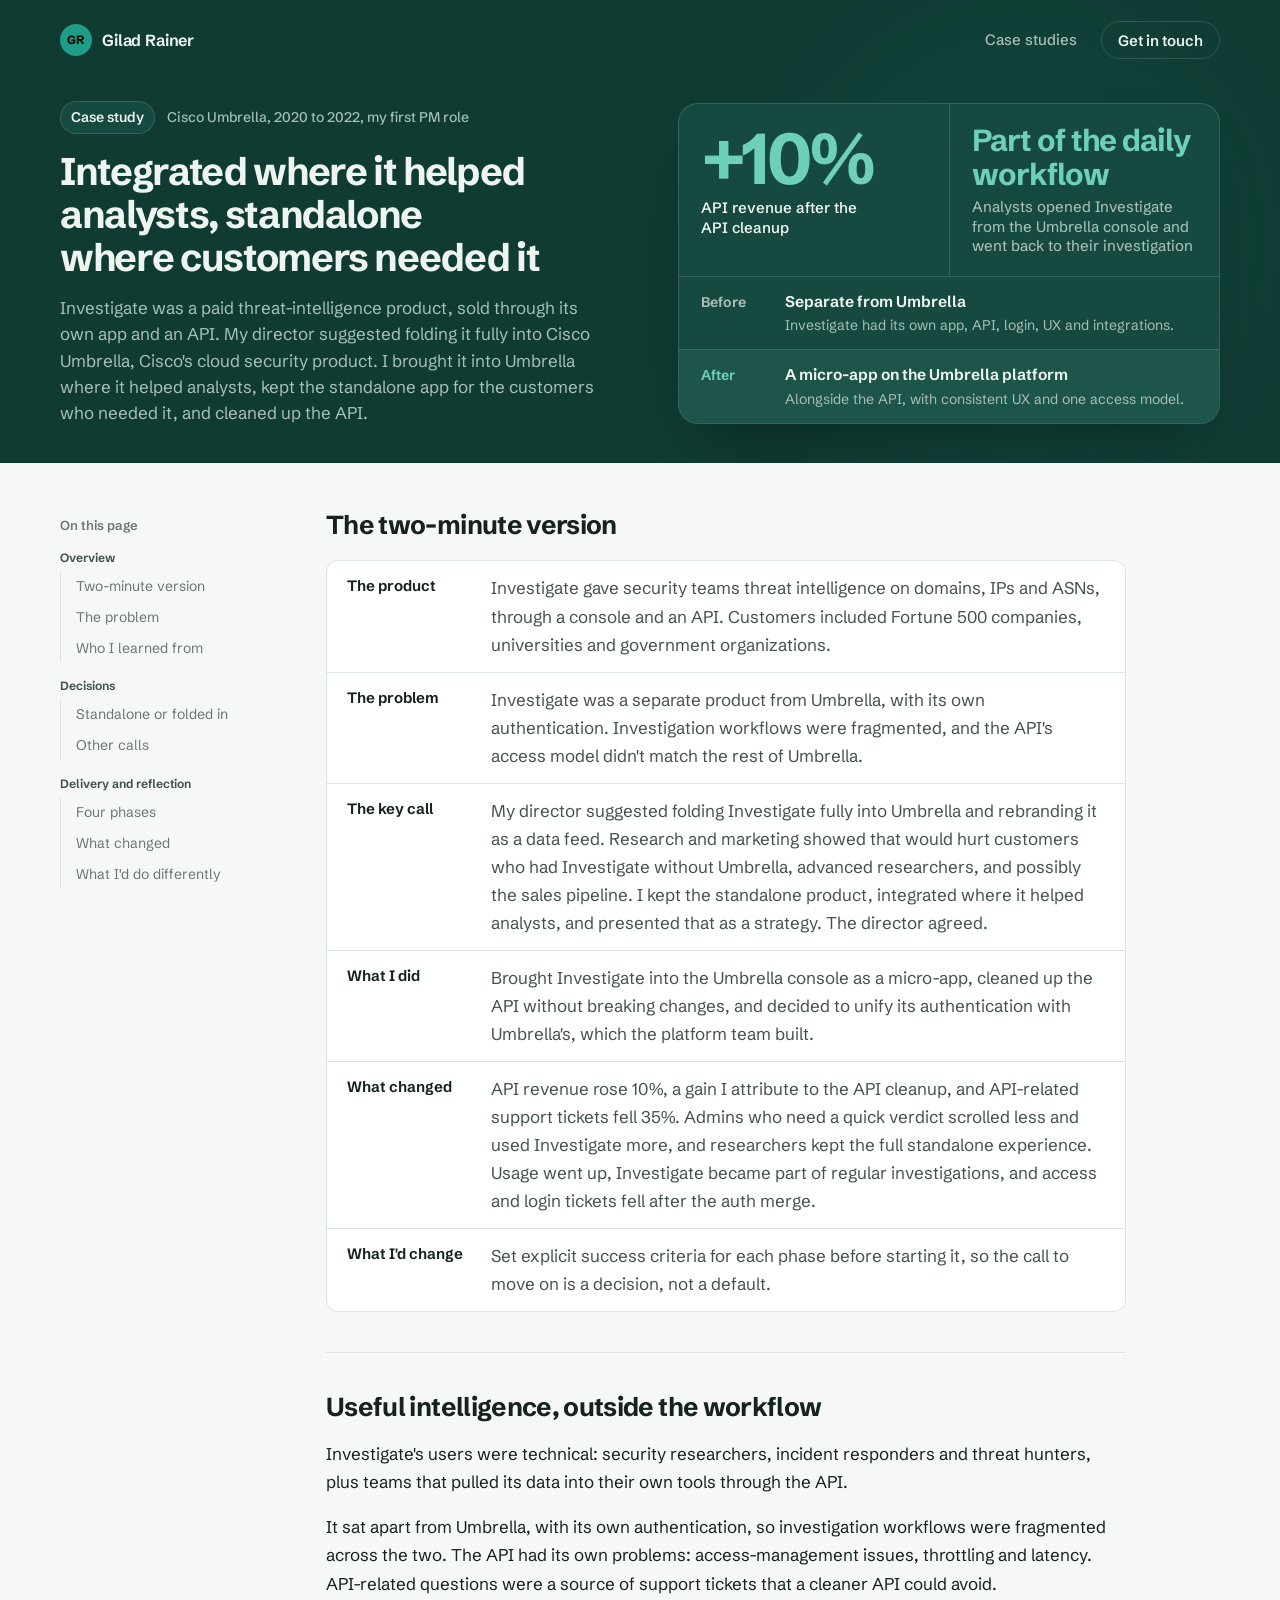
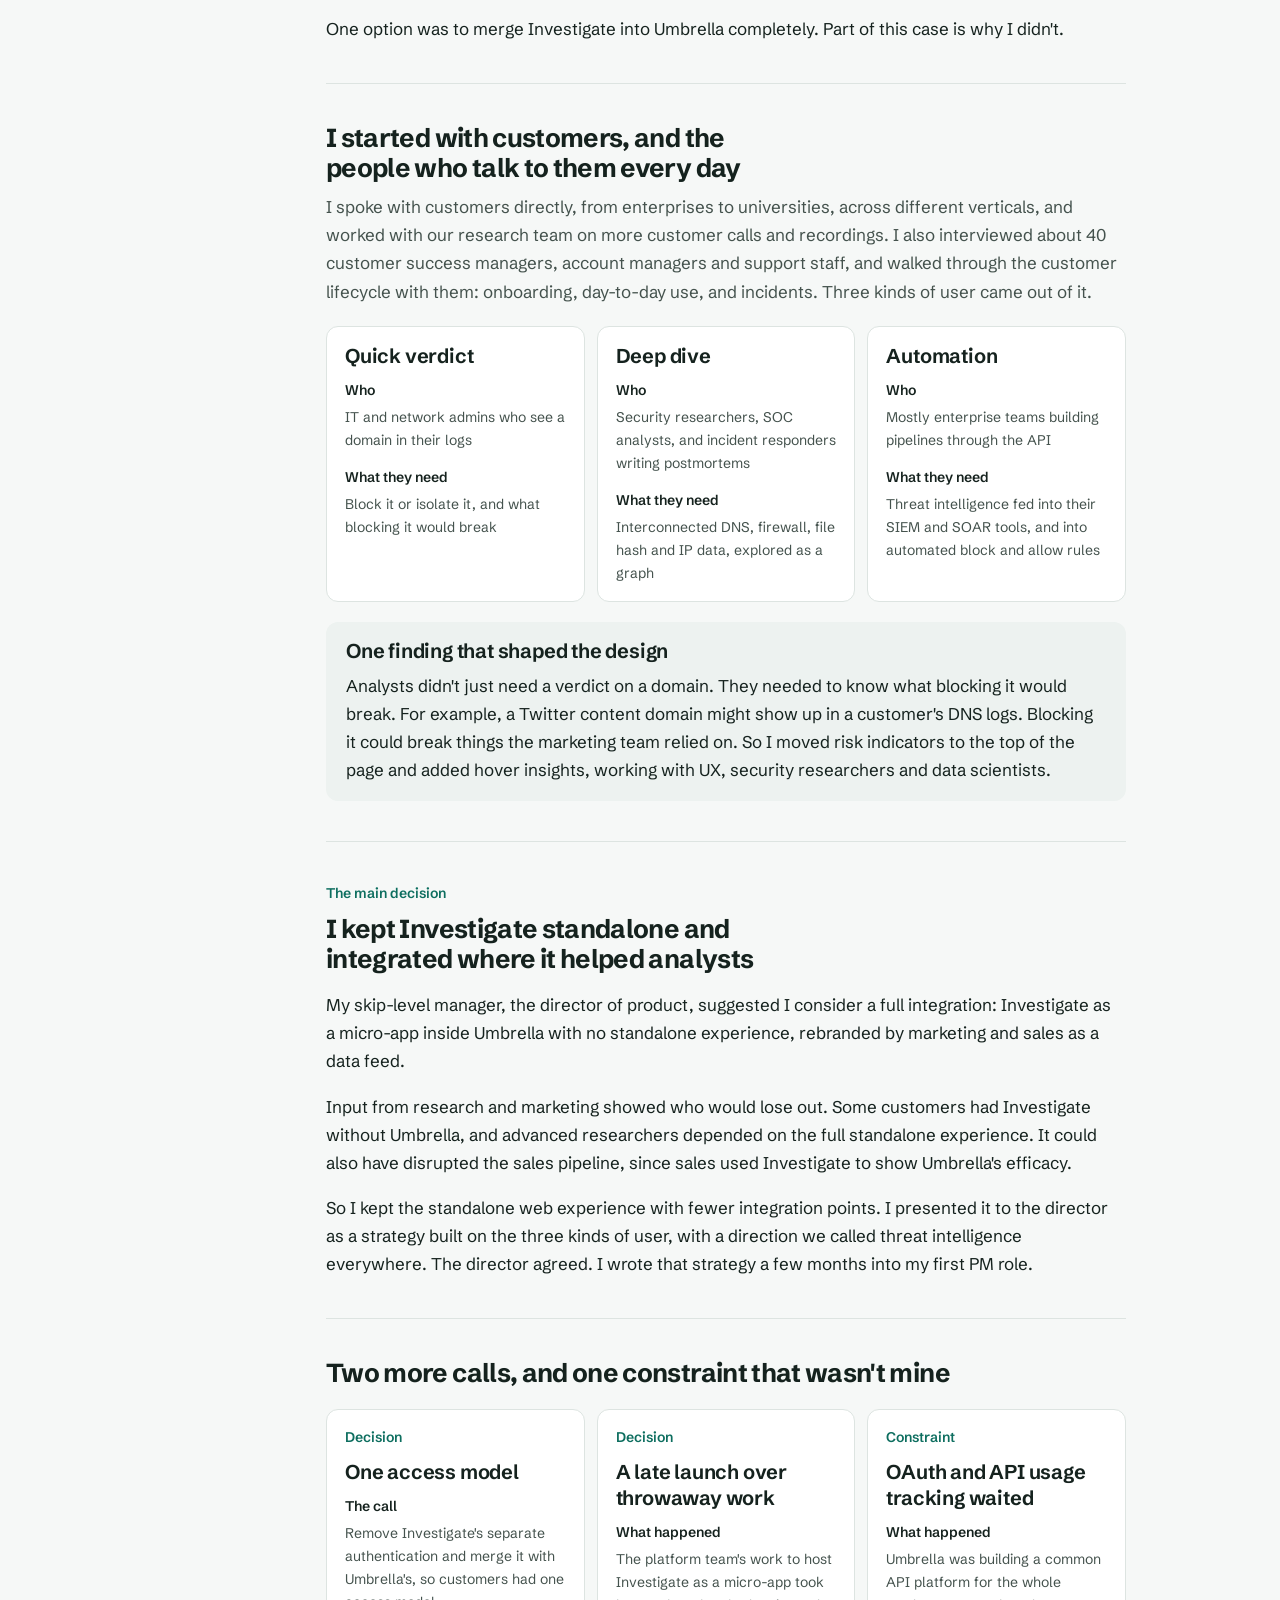
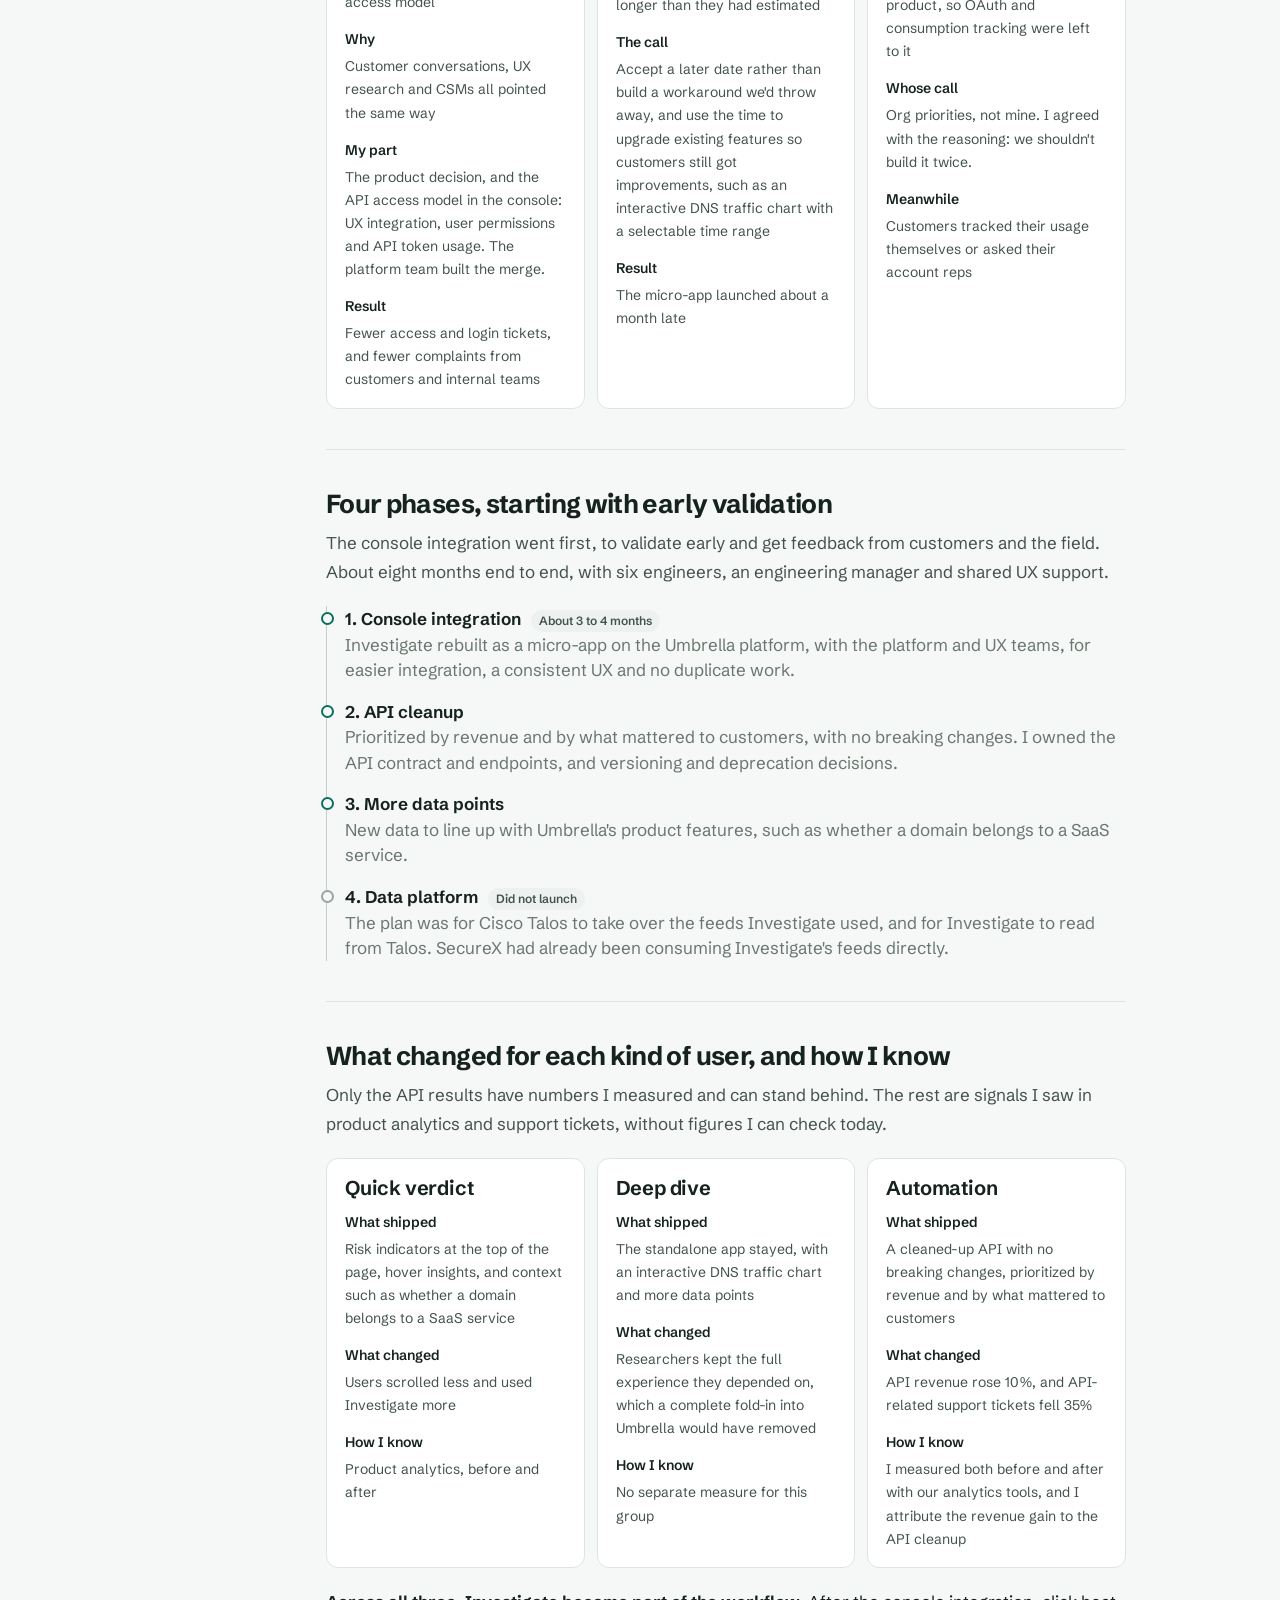
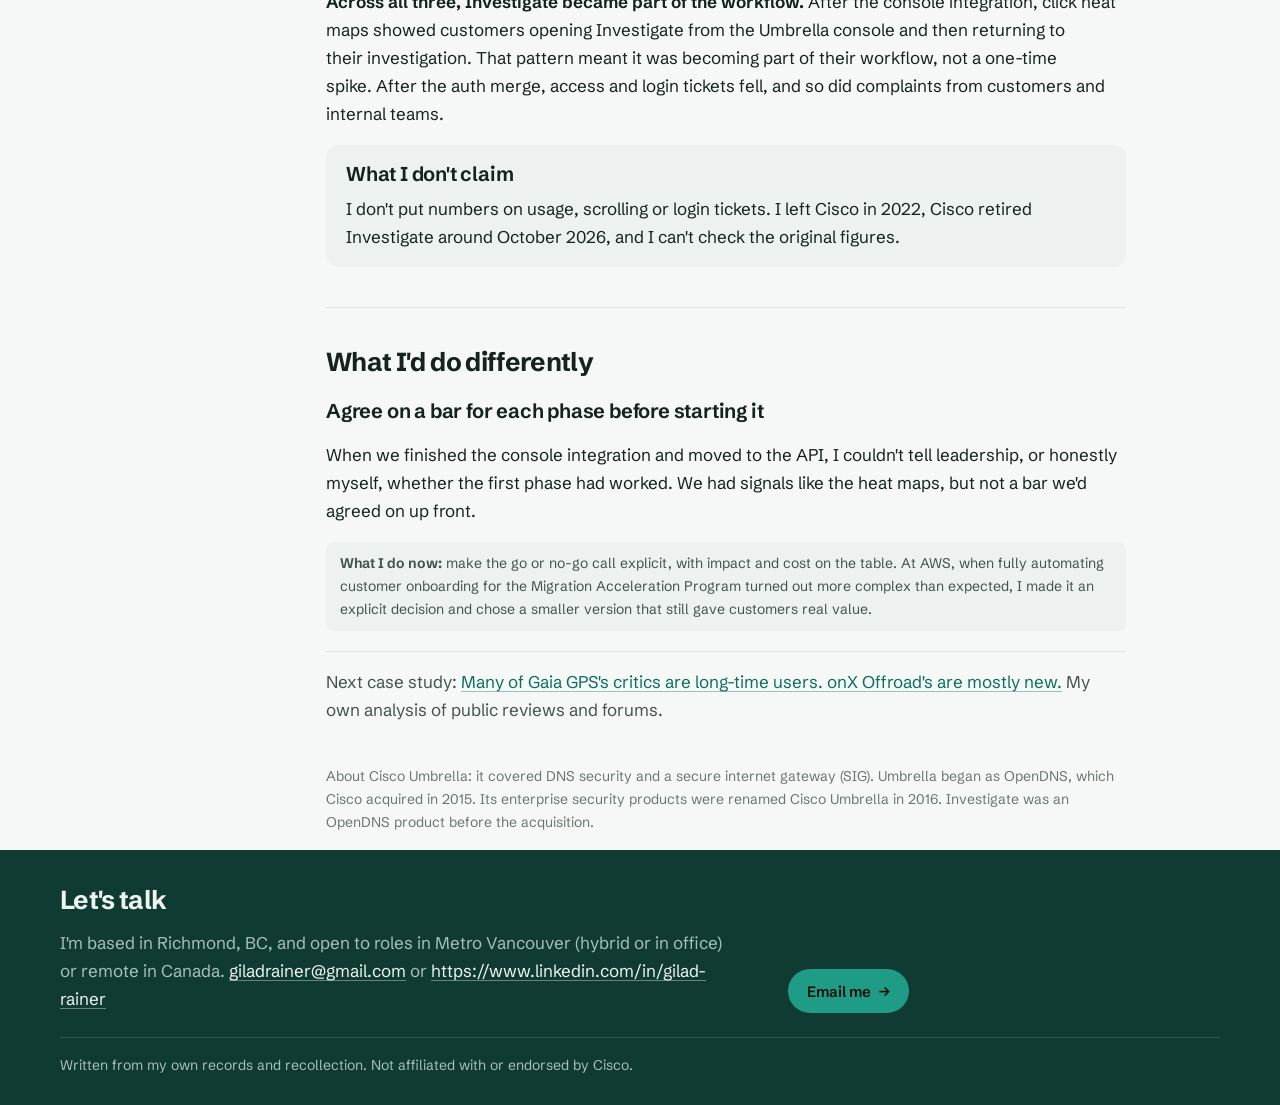
==== commit 88efb3e3: "Update portfolio from cv-optimizer@c933367" ====
--- a/investigate.html
+++ b/investigate.html
@@ -1,5 +1,5 @@
 <!doctype html>
-<html lang="en">
+<html lang="en" data-accent="neutral">
 <head>
 <meta charset="utf-8">
 <meta name="viewport" content="width=device-width, initial-scale=1, viewport-fit=cover">
@@ -10,7 +10,7 @@
 <link rel="preconnect" href="https://fonts.googleapis.com">
 <link rel="preconnect" href="https://fonts.gstatic.com" crossorigin>
 <link rel="stylesheet" href="https://fonts.googleapis.com/css2?family=Newsreader:ital,opsz,wght@1,6..72,400&family=Schibsted+Grotesk:wght@400..800&display=swap">
-<link rel="stylesheet" href="assets/style.css?v=202611171157">
+<link rel="stylesheet" href="assets/style.css?v=202611181104">
 <style>
   /* Hero diagram: the band is dark in both themes, so it uses on-forest colours */
   .waymap { --chg: #6fd0ba; margin: 0; width: 100%; background: var(--forest-2); border: 1px solid var(--forest-line); border-radius: 20px; overflow: hidden; box-shadow: 0 30px 60px -30px rgba(0, 0, 0, 0.45); }
@@ -28,9 +28,8 @@
   .waymap .after dt { color: var(--chg); }
   .waymap dd { margin: 0; font-size: 14px; line-height: 1.45; color: var(--on-forest-2); }
   .waymap dd b { display: block; font-size: 15.5px; font-weight: 650; color: var(--on-forest); margin-bottom: 2px; }
-  @media (max-width: 480px) { .waymap .wm-stat { padding: 16px 16px; } .waymap .wm-stat span { font-size: 13px; } .waymap .wm-row { grid-template-columns: 1fr; gap: 2px; padding: 12px 16px; } .waymap dt, .waymap dd { font-size: 13px; } .waymap dd b { font-size: 14px; } }
+  @media (max-width: 480px) { .waymap .wm-stat { padding: 16px 16px; } .waymap .wm-stat b { font-size: 2.5rem; } .waymap .wm-stat span { font-size: 13px; } .waymap .wm-row { grid-template-columns: 1fr; gap: 2px; padding: 12px 16px; } .waymap dt, .waymap dd { font-size: 13px; } .waymap dd b { font-size: 14px; } }
   .fn { font-size: var(--step--1); color: var(--ink-3); }
-  sup a { text-decoration: none; font-weight: 600; }
   /* Phase list: status sits after the phase name */
   ol.timeline.phases li { font-size: var(--step-0); }
   ol.timeline.phases li b { font-weight: 650; }
@@ -51,15 +50,15 @@
     <div class="topbar">
       <a class="who" href="index.html"><span class="mark" aria-hidden="true">GR</span>Gilad Rainer</a>
       <nav class="topnav" aria-label="Site">
+        <a href="index.html#s-cases">Case studies</a>
         <a class="btn btn-ghost" href="mailto:giladrainer@gmail.com">Get in touch</a>
       </nav>
     </div>
     <div class="hero">
       <div class="hero-text">
-        <p class="kicker"><span class="pill">Case study</span>Cisco Umbrella, 2020 to 2022</p>
-        <h1>Making threat intelligence part of analysts' workflow, without breaking it for standalone users</h1>
-        <p class="dek">Investigate was a paid threat-intelligence product, sold through its own app and an API. My director suggested folding it fully into Cisco Umbrella.<sup><a href="#fn-1" id="fnref-1" aria-label="Note 1">1</a></sup> I brought it into Umbrella where it helped analysts, kept the standalone app for the customers who needed it, and cleaned up the API.</p>
-        <div class="byline"><span class="mark" aria-hidden="true">GR</span><span><b>Gilad Rainer</b>Product Manager, Cisco Umbrella (my first PM role)</span></div>
+        <p class="kicker"><span class="pill">Case study</span>Cisco Umbrella, 2020 to 2022, my first PM role</p>
+        <h1>Integrated where it helped analysts, standalone where customers needed it</h1>
+        <p class="dek">Investigate was a paid threat-intelligence product, sold through its own app and an API. My director suggested folding it fully into Cisco Umbrella, Cisco's cloud security product. I brought it into Umbrella where it helped analysts, kept the standalone app for the customers who needed it, and cleaned up the API.</p>
       </div>
       <figure class="waymap" role="group" aria-label="Investigate before and after the platform work, with results">
         <div class="wm-res">
@@ -86,11 +85,9 @@
     <details open>
       <summary>On this page</summary>
       <ol>
-        <li class="grp"><p class="grp-label">Overview</p><ol><li><a href="#s-summary">Two-minute version</a></li><li><a href="#s-problem">The problem</a></li></ol></li>
-        <li class="grp"><p class="grp-label">Discovery</p><ol><li><a href="#s-discovery">Who I learned from</a></li></ol></li>
+        <li class="grp"><p class="grp-label">Overview</p><ol><li><a href="#s-summary">Two-minute version</a></li><li><a href="#s-problem">The problem</a></li><li><a href="#s-discovery">Who I learned from</a></li></ol></li>
         <li class="grp"><p class="grp-label">Decisions</p><ol><li><a href="#s-scope">Standalone or folded in</a></li><li><a href="#s-calls">Other calls</a></li></ol></li>
-        <li class="grp"><p class="grp-label">Delivery</p><ol><li><a href="#s-phases">Four phases</a></li><li><a href="#s-results">What changed</a></li></ol></li>
-        <li class="grp"><p class="grp-label">Reflection</p><ol><li><a href="#s-lessons">What I'd do differently</a></li></ol></li>
+        <li class="grp"><p class="grp-label">Delivery and reflection</p><ol><li><a href="#s-phases">Four phases</a></li><li><a href="#s-results">What changed</a></li><li><a href="#s-lessons">What I'd do differently</a></li></ol></li>
       </ol>
     </details>
   </nav>
@@ -99,21 +96,16 @@
   <section class="band" aria-labelledby="s-summary">
     <div class="flow-lg">
       <div class="sec-head">
-        <h2 id="s-summary">Two-minute version</h2>
+        <h2 id="s-summary">The two-minute version</h2>
       </div>
       <dl class="summary">
         <dt>The product</dt><dd>Investigate gave security teams threat intelligence on domains, IPs and ASNs, through a console and an API. Customers included Fortune 500 companies, universities and government organizations.</dd>
         <dt>The problem</dt><dd>Investigate was a separate product from Umbrella, with its own authentication. Investigation workflows were fragmented, and the API's access model didn't match the rest of Umbrella.</dd>
         <dt>The key call</dt><dd>My director suggested folding Investigate fully into Umbrella and rebranding it as a data feed. Research and marketing showed that would hurt customers who had Investigate without Umbrella, advanced researchers, and possibly the sales pipeline. I kept the standalone product, integrated where it helped analysts, and presented that as a strategy. The director agreed.</dd>
         <dt>What I did</dt><dd>Brought Investigate into the Umbrella console as a micro-app, cleaned up the API without breaking changes, and decided to unify its authentication with Umbrella's, which the platform team built.</dd>
-        <dt>What changed</dt><dd>Each kind of user got something. Admins who need a quick verdict scrolled less and used Investigate more. Researchers kept the full standalone experience and got richer data. Teams on the API got a cleaner API: API revenue rose 10%, a gain I attribute to the cleanup, and API-related support tickets fell 35%. Across all of them, usage went up, Investigate became part of regular investigations, and access and login tickets fell after the auth merge.</dd>
+        <dt>What changed</dt><dd>API revenue rose 10%, a gain I attribute to the API cleanup, and API-related support tickets fell 35%. Admins who need a quick verdict scrolled less and used Investigate more, and researchers kept the full standalone experience. Usage went up, Investigate became part of regular investigations, and access and login tickets fell after the auth merge.</dd>
         <dt>What I'd change</dt><dd>Set explicit success criteria for each phase before starting it, so the call to move on is a decision, not a default.</dd>
       </dl>
-      <div class="stats" aria-label="Headline figures">
-        <div class="stat"><div class="big">+10%</div><p>API revenue, measured before and after, which I attribute to the API cleanup</p></div>
-        <div class="stat"><div class="big">&minus;35%</div><p>API-related support tickets, measured before and after</p></div>
-        <div class="stat"><div class="big">8 months</div><p>end to end, with six engineers, an engineering manager and shared UX support</p></div>
-      </div>
     </div>
   </section>
 
@@ -121,8 +113,7 @@
     <div class="col flow">
       <h2 id="s-problem">Useful intelligence, outside the workflow</h2>
       <p>Investigate's users were technical: security researchers, incident responders and threat hunters, plus teams that pulled its data into their own tools through the API.</p>
-      <p>It sat apart from Umbrella, Cisco's cloud security product, with its own separate authentication flow. Investigation workflows were fragmented across the two, and customers, UX research and CSMs all told us they wanted one access model.</p>
-      <p>The API had its own problems: access-management issues, throttling and latency. API-related questions were a source of support tickets that a cleaner API could avoid.</p>
+      <p>It sat apart from Umbrella, with its own authentication, so investigation workflows were fragmented across the two. The API had its own problems: access-management issues, throttling and latency. API-related questions were a source of support tickets that a cleaner API could avoid.</p>
       <p>One option was to merge Investigate into Umbrella completely. Part of this case is why I didn't.</p>
     </div>
   </section>
@@ -165,8 +156,10 @@
 
   <section class="band" aria-labelledby="s-scope">
     <div class="col flow">
-      <p class="marker">Decision 1 of 3</p>
-      <h2 id="s-scope">I kept Investigate standalone and integrated where it helped analysts</h2>
+      <div class="sec-head">
+        <p class="marker">The main decision</p>
+        <h2 id="s-scope">I kept Investigate standalone and integrated where it helped analysts</h2>
+      </div>
       <p>My skip-level manager, the director of product, suggested I consider a full integration: Investigate as a micro-app inside Umbrella with no standalone experience, rebranded by marketing and sales as a data feed.</p>
       <p>Input from research and marketing showed who would lose out. Some customers had Investigate without Umbrella, and advanced researchers depended on the full standalone experience. It could also have disrupted the sales pipeline, since sales used Investigate to show Umbrella's efficacy.</p>
       <p>So I kept the standalone web experience with fewer integration points. I presented it to the director as a strategy built on the three kinds of user, with a direction we called threat intelligence everywhere. The director agreed. I wrote that strategy a few months into my first PM role.</p>
@@ -180,7 +173,7 @@
       </div>
       <div class="defs">
         <div class="def">
-          <p class="marker">Decision 2 of 3</p>
+          <p class="marker">Decision</p>
           <h3>One access model</h3>
           <dl>
             <dt>The call</dt><dd>Remove Investigate's separate authentication and merge it with Umbrella's, so customers had one access model</dd>
@@ -190,7 +183,7 @@
           </dl>
         </div>
         <div class="def">
-          <p class="marker">Decision 3 of 3</p>
+          <p class="marker">Decision</p>
           <h3>A late launch over throwaway work</h3>
           <dl>
             <dt>What happened</dt><dd>The platform team's work to host Investigate as a micro-app took longer than they had estimated</dd>
@@ -215,7 +208,7 @@
     <div class="flow-lg">
       <div class="sec-head">
         <h2 id="s-phases">Four phases, starting with early validation</h2>
-        <p class="col">The console integration went first, to validate early and get feedback from customers and the field. About eight months end to end.</p>
+        <p class="col">The console integration went first, to validate early and get feedback from customers and the field. About eight months end to end, with six engineers, an engineering manager and shared UX support.</p>
       </div>
       <ol class="timeline phases col">
         <li><b>1. Console integration</b> <span class="tag-stage">About 3 to 4 months</span><br><span class="muted">Investigate rebuilt as a micro-app on the Umbrella platform, with the platform and UX teams, for easier integration, a consistent UX and no duplicate work.</span></li>
@@ -278,9 +271,10 @@
         <p>When we finished the console integration and moved to the API, I couldn't tell leadership, or honestly myself, whether the first phase had worked. We had signals like the heat maps, but not a bar we'd agreed on up front.</p>
         <p class="worked"><b>What I do now:</b> make the go or no-go call explicit, with impact and cost on the table. At AWS, when fully automating customer onboarding for the Migration Acceleration Program turned out more complex than expected, I made it an explicit decision and chose a smaller version that still gave customers real value.</p>
       </div>
-    </div>
-  </section>
-  <aside class="band" aria-label="Notes"><p class="fn col" id="fn-1"><sup>1</sup> Cisco Umbrella is Cisco's cloud security product. It covered DNS security and a secure internet gateway (SIG). Umbrella began as OpenDNS, which Cisco acquired in 2015. Its enterprise security products were renamed Cisco Umbrella in 2016. Investigate was an OpenDNS product before the acquisition. <a href="#fnref-1" aria-label="Back to text">Back</a></p></aside>
+      <p class="next">Next case study: <a href="offroad-trust.html">Many of Gaia GPS's critics are long-time users. onX Offroad's are mostly new.</a> My own analysis of public reviews and forums.</p>
+    </div>
+  </section>
+  <aside class="band" aria-label="About Cisco Umbrella"><p class="fn" id="fn-1">About Cisco Umbrella: it covered DNS security and a secure internet gateway (SIG). Umbrella began as OpenDNS, which Cisco acquired in 2015. Its enterprise security products were renamed Cisco Umbrella in 2016. Investigate was an OpenDNS product before the acquisition.</p></aside>
   </main>
 </div>
 
@@ -297,6 +291,6 @@
   </div>
 </footer>
 
-<script src="assets/site.js?v=202611171157"></script>
+<script src="assets/site.js?v=202611181104"></script>
 </body>
 </html>
--- a/assets/style.css
+++ b/assets/style.css
@@ -49,6 +49,9 @@
   --good-ink: #4ade80; --warn-ink: #f5a524;
   color-scheme: dark;
 }
+/* Pages that aren't about Gaia (the Cisco case study) set data-accent="neutral" on <html>:
+   orange means Gaia, so every accent there turns teal. Kept after the theme blocks so it wins at equal specificity. */
+:root[data-accent="neutral"] { --blaze: #1f9c86; --blaze-ink: var(--link); --series-1: var(--link); }
 
 * { box-sizing: border-box; }
 html { -webkit-text-size-adjust: 100%; scroll-behavior: smooth; }
@@ -83,7 +86,7 @@
 /* Buttons */
 .btn { display: inline-flex; align-items: center; gap: 8px; min-height: 44px; padding: 0 18px; border-radius: 999px; font: 600 0.9375rem/1 var(--font-ui); text-decoration: none; border: 1px solid transparent; transition: background-color .15s, border-color .15s, color .15s; }
 .btn-primary { background: var(--blaze); color: #1a0d05; }
-.btn-primary:hover { background: #ff7d45; }
+.btn-primary:hover { background: color-mix(in srgb, var(--blaze) 86%, #fff); }
 .btn-ghost { color: var(--on-forest); border-color: var(--forest-line); }
 .btn-ghost:hover { border-color: rgba(232, 244, 238, 0.4); background: rgba(232, 244, 238, 0.06); }
 .btn .arrow { transition: transform .15s; }
@@ -93,7 +96,7 @@
 .band-forest { background: var(--forest); color: var(--on-forest); position: relative; isolation: isolate; overflow: hidden; }
 .band-forest::before { /* faint warm light from the top right, like dusk over a ridge */
   content: ""; position: absolute; top: -45%; right: -15%; width: 70%; aspect-ratio: 1; z-index: -1;
-  background: radial-gradient(closest-side, rgba(255, 106, 43, 0.13), transparent 70%);
+  background: radial-gradient(closest-side, color-mix(in srgb, var(--blaze) 13%, transparent), transparent 70%);
 }
 /* Tread marks: one pair of tracks crossing the hero, passing under the evidence panel.
    Opt-in with .tread on a .band-forest header. Hero band only, never behind body text. */
@@ -116,19 +119,29 @@
 .topnav .btn { margin-left: 8px; min-height: 38px; padding: 0 16px; }
 @media (max-width: 640px) { .topnav .btn { display: none; } .band-forest .topnav a:not(.btn) { padding: 8px 10px; } }
 
-.hero { display: grid; grid-template-columns: minmax(0, 1.05fr) minmax(0, 1fr); gap: 32px 48px; align-items: center; padding-block: 28px 44px; }
+.hero { display: grid; grid-template-columns: minmax(0, 1.05fr) minmax(0, 1fr); gap: 32px 48px; align-items: center; padding-block: 20px 36px; }
 .hero-text { display: grid; gap: 16px; align-content: start; }
 .kicker { display: inline-flex; flex-wrap: wrap; align-items: center; gap: 8px 12px; font-size: var(--step--1); font-weight: 500; color: var(--on-forest-2); }
 .kicker .pill { padding: 4px 10px; border-radius: 999px; background: rgba(255, 106, 43, 0.16); color: #ffb48f; font-weight: 600; }
-.hero h1 { max-width: 22ch; font-size: clamp(1.9rem, 3vw, 2.5rem); line-height: 1.12; }
+.hero h1 { max-width: 26ch; font-size: clamp(1.9rem, 3vw, 2.5rem); line-height: 1.12; }
 .hero .dek { font-size: var(--step-0); line-height: 1.55; color: var(--on-forest-2); max-width: 54ch; }
 .hero .dek b { color: var(--on-forest); font-weight: 600; }
 .byline { display: flex; align-items: center; gap: 12px; font-size: var(--step--1); color: var(--on-forest-2); line-height: 1.4; }
 .byline .mark { flex: none; display: grid; place-items: center; width: 40px; height: 40px; border-radius: 50%; background: var(--forest-2); border: 1px solid var(--forest-line); color: var(--on-forest); font-weight: 700; font-size: 0.8125rem; }
 .byline b { display: block; color: var(--on-forest); font-weight: 600; font-size: 0.9375rem; }
 .actions { display: flex; flex-wrap: wrap; gap: 10px; }
-.page-head { padding-block: 28px 44px; display: grid; gap: 14px; max-width: 760px; }
+.page-head { padding-block: 20px 36px; display: grid; gap: 14px; max-width: 880px; }
 .page-head .dek { font-size: var(--step-0); line-height: 1.55; color: var(--on-forest-2); }
+/* Explorer heroes: the chart supports the headline, it shouldn't outweigh it */
+@media (min-width: 961px) { .hero:has(.explorer) { grid-template-columns: minmax(0, 1fr) minmax(0, 460px); gap: 32px 56px; } }
+.hero:has(.explorer) .explorer { padding: 16px 18px; gap: 12px; }
+.hero:has(.explorer) .ex-grids { gap: 20px; }
+.hero:has(.explorer) .dots { gap: 3px; }
+.hero:has(.explorer) .ex-val { font-size: 1.75rem; }
+.hero:has(.explorer) .ex-read .claim { font-size: 1.0625rem; }
+.hero:has(.explorer) .ex-read .src { font-size: 0.8125rem; line-height: 1.45; }
+.ex-wrap { display: grid; gap: 10px; min-width: 0; }
+.ex-base { margin: 0; padding-inline: 4px; font-size: 0.75rem; line-height: 1.45; color: var(--on-forest-2); }
 @media (max-width: 960px) { .hero { grid-template-columns: 1fr; gap: 24px; padding-block: 20px 36px; } .hero h1 { max-width: 24ch; } }
 
 /* ---------- Evidence explorer (hero) ---------- */
@@ -173,7 +186,9 @@
 .toc a { display: block; padding: 5px 0 5px 14px; margin-left: -1px; border-left: 2px solid transparent; font-size: 0.875rem; line-height: 1.35; color: var(--ink-3); text-decoration: none; transition: color .15s, border-color .15s; }
 .toc a:hover { color: var(--ink); }
 .toc a.active { color: var(--ink); font-weight: 600; border-left-color: var(--blaze); }
-.doc-main { min-width: 0; max-width: 880px; }
+.doc-main { min-width: 0; max-width: 800px; }
+/* One edge for prose and panels: inside the reading column, .col and .sec-head don't cap at --measure (800px is about 77 characters). */
+.doc-main .col, .doc-main .sec-head { max-width: none; }
 /* Under 1080px the rail becomes a sticky, collapsible "On this page" bar */
 @media (max-width: 1080px) {
   .doc { grid-template-columns: 1fr; gap: 0; }
@@ -194,14 +209,14 @@
 .doc-main h2 { font-size: 1.625rem; line-height: 1.15; }
 .sec-head { display: grid; gap: 10px; max-width: var(--measure); }
 .sec-head p:not(.marker) { color: var(--ink-2); }
-.sec-head .marker { font-size: var(--step--1); font-weight: 600; color: var(--blaze-ink); }
+.marker { font-size: var(--step--1); font-weight: 600; color: var(--blaze-ink); }
 
 /* Two-minute version */
-dl.summary { margin: 0; display: grid; grid-template-columns: 180px minmax(0, 1fr); background: var(--surface); border: 1px solid var(--line); border-radius: var(--radius); overflow: hidden; }
+dl.summary { margin: 0; display: grid; grid-template-columns: 164px minmax(0, 1fr); background: var(--surface); border: 1px solid var(--line); border-radius: var(--radius); overflow: hidden; }
 dl.summary dt { padding: 14px 20px; font-weight: 650; font-size: 0.9375rem; line-height: 1.45; border-bottom: 1px solid var(--line); }
 dl.summary dd { margin: 0; padding: 13px 22px 13px 0; border-bottom: 1px solid var(--line); color: var(--ink-2); min-width: 0; }
 dl.summary dt:last-of-type, dl.summary dd:last-of-type { border-bottom: 0; }
-@media (max-width: 600px) { dl.summary { grid-template-columns: 1fr; } dl.summary dt { border-bottom: 0; padding: 16px 18px 2px; background: none; } dl.summary dd { padding: 0 18px 16px; } dl.summary dd:not(:last-of-type) { border-bottom: 1px solid var(--line); } }
+@media (max-width: 600px) { dl.summary { grid-template-columns: 1fr; } dl.summary dt { border-bottom: 0; padding: 12px 16px 2px; background: none; } dl.summary dd { padding: 0 16px 12px; } dl.summary dd:not(:last-of-type) { border-bottom: 1px solid var(--line); } }
 
 /* Stat row */
 .stats { display: grid; grid-template-columns: repeat(auto-fit, minmax(240px, 1fr)); gap: 12px; }
@@ -220,7 +235,7 @@
 /* Field photo: a real, first-hand photo beside a section head (.sec-photo). Real photos only, never generated. */
 .sec-photo { display: grid; grid-template-columns: minmax(0, 1.35fr) minmax(0, 1fr); gap: 32px; align-items: start; }
 .field-photo { margin: 0; display: grid; gap: 10px; min-width: 0; }
-.field-photo img { display: block; width: 100%; height: auto; aspect-ratio: 4 / 5; object-fit: cover; object-position: 50% 58%; border-radius: var(--radius); background: var(--mist); }
+.field-photo img { display: block; width: 100%; height: auto; aspect-ratio: 1 / 1; object-fit: cover; object-position: 50% 62%; border-radius: var(--radius); background: var(--mist); }
 .field-photo figcaption { font-size: var(--step--1); line-height: 1.55; color: var(--ink-2); }
 .field-photo figcaption b { color: var(--ink); font-weight: 650; }
 @media (max-width: 760px) { .sec-photo { grid-template-columns: 1fr; gap: 24px; } .field-photo img { aspect-ratio: 4 / 3; } }
@@ -278,6 +293,8 @@
 .def dd { margin: 0; color: var(--ink-2); }
 .hyp { display: inline-block; font-size: 0.75rem; font-weight: 600; color: var(--warn-ink); background: color-mix(in srgb, var(--warn) 18%, transparent); border-radius: 999px; padding: 2px 8px; margin-right: 6px; vertical-align: 1px; }
 
+/* Onward link at the end of a case study */
+p.next { border-top: 1px solid var(--line); padding-top: 16px; color: var(--ink-2); }
 .callout { background: var(--mist); border-radius: var(--radius); padding: 16px 20px; display: grid; gap: 8px; }
 ul.eng { margin: 0; padding-left: 1.15rem; display: grid; gap: 10px; color: var(--ink-2); }
 ul.eng b { color: var(--ink); }
@@ -288,10 +305,13 @@
 ol.ranked > li:first-child { border-top: 0; padding-top: 4px; }
 ol.ranked > li::before { content: counter(r); grid-row: 1 / span 4; display: grid; place-items: center; width: 30px; height: 30px; border-radius: 50%; background: var(--forest); color: var(--on-forest); font-weight: 700; font-size: 0.875rem; }
 ol.ranked > li > * { grid-column: 2; min-width: 0; }
+ol.ranked.tight > li { padding-block: 8px; border-top: 0; gap: 2px 14px; }
+ol.ranked.tight > li::before { width: 26px; height: 26px; font-size: 0.8125rem; }
+ol.ranked.tight h3 { font-size: var(--step-0); }
 p.worked { font-size: var(--step--1); color: var(--ink-2); background: var(--mist); border-radius: 8px; padding: 10px 14px; }
 
 /* Phone mock */
-.mock-row { display: grid; grid-template-columns: minmax(0, 300px) minmax(0, 1fr); gap: 40px; align-items: center; }
+.mock-row { display: grid; grid-template-columns: minmax(0, 280px) minmax(0, 1fr); gap: 32px; align-items: start; }
 @media (max-width: 720px) { .mock-row { grid-template-columns: 1fr; justify-items: center; } .mock-row > .flow { justify-self: stretch; } }
 .phone { width: 100%; max-width: 300px; border: 9px solid #1d2422; border-radius: 44px; background: var(--surface); padding: 16px 16px 20px; display: grid; gap: 12px; box-shadow: 0 30px 50px -28px rgba(0, 0, 0, 0.45); }
 .phone .ph-top { display: flex; justify-content: space-between; font-size: 11px; font-weight: 600; color: var(--ink-2); padding: 0 6px; }
@@ -317,17 +337,17 @@
 .bet-test { color: var(--ink-2); }
 
 /* Footer band */
-footer.site { background: var(--forest); color: var(--on-forest-2); padding-block: 64px 40px; margin-top: 40px; font-size: var(--step--1); }
+footer.site { background: var(--forest); color: var(--on-forest-2); padding-block: 48px 32px; margin-top: 24px; font-size: var(--step--1); }
 footer.site a:not(.btn) { color: var(--on-forest); }
-footer.site .foot { display: grid; grid-template-columns: minmax(0, 1fr) auto; gap: 24px 48px; align-items: end; }
+footer.site .foot { display: grid; grid-template-columns: minmax(0, 680px) auto; justify-content: start; gap: 24px 48px; align-items: end; }
 footer.site h2 { color: var(--on-forest); }
 footer.site .foot-cta { display: grid; gap: 14px; }
-footer.site .foot-cta p { font-size: var(--step-0); max-width: 52ch; }
-footer.site .fine { border-top: 1px solid var(--forest-line); margin-top: 48px; padding-top: 20px; display: grid; gap: 4px; }
+footer.site .foot-cta p { font-size: var(--step-0); }
+footer.site .fine { border-top: 1px solid var(--forest-line); margin-top: 32px; padding-top: 16px; display: grid; gap: 4px; }
 /* case and methods pages (have .doc): tighter footer. The home page keeps the roomier one. */
-body:has(.doc) footer.site { padding-block: 36px 28px; margin-top: 16px; }
+body:has(.doc) footer.site { padding-block: 36px 28px; margin-top: 0; }
 body:has(.doc) footer.site h2 { font-size: 1.625rem; }
-body:has(.doc) footer.site .fine { margin-top: 28px; padding-top: 16px; }
+body:has(.doc) footer.site .fine { margin-top: 24px; }
 @media (max-width: 720px) { footer.site .foot { grid-template-columns: 1fr; } }
 
 /* Archived pages still use these */
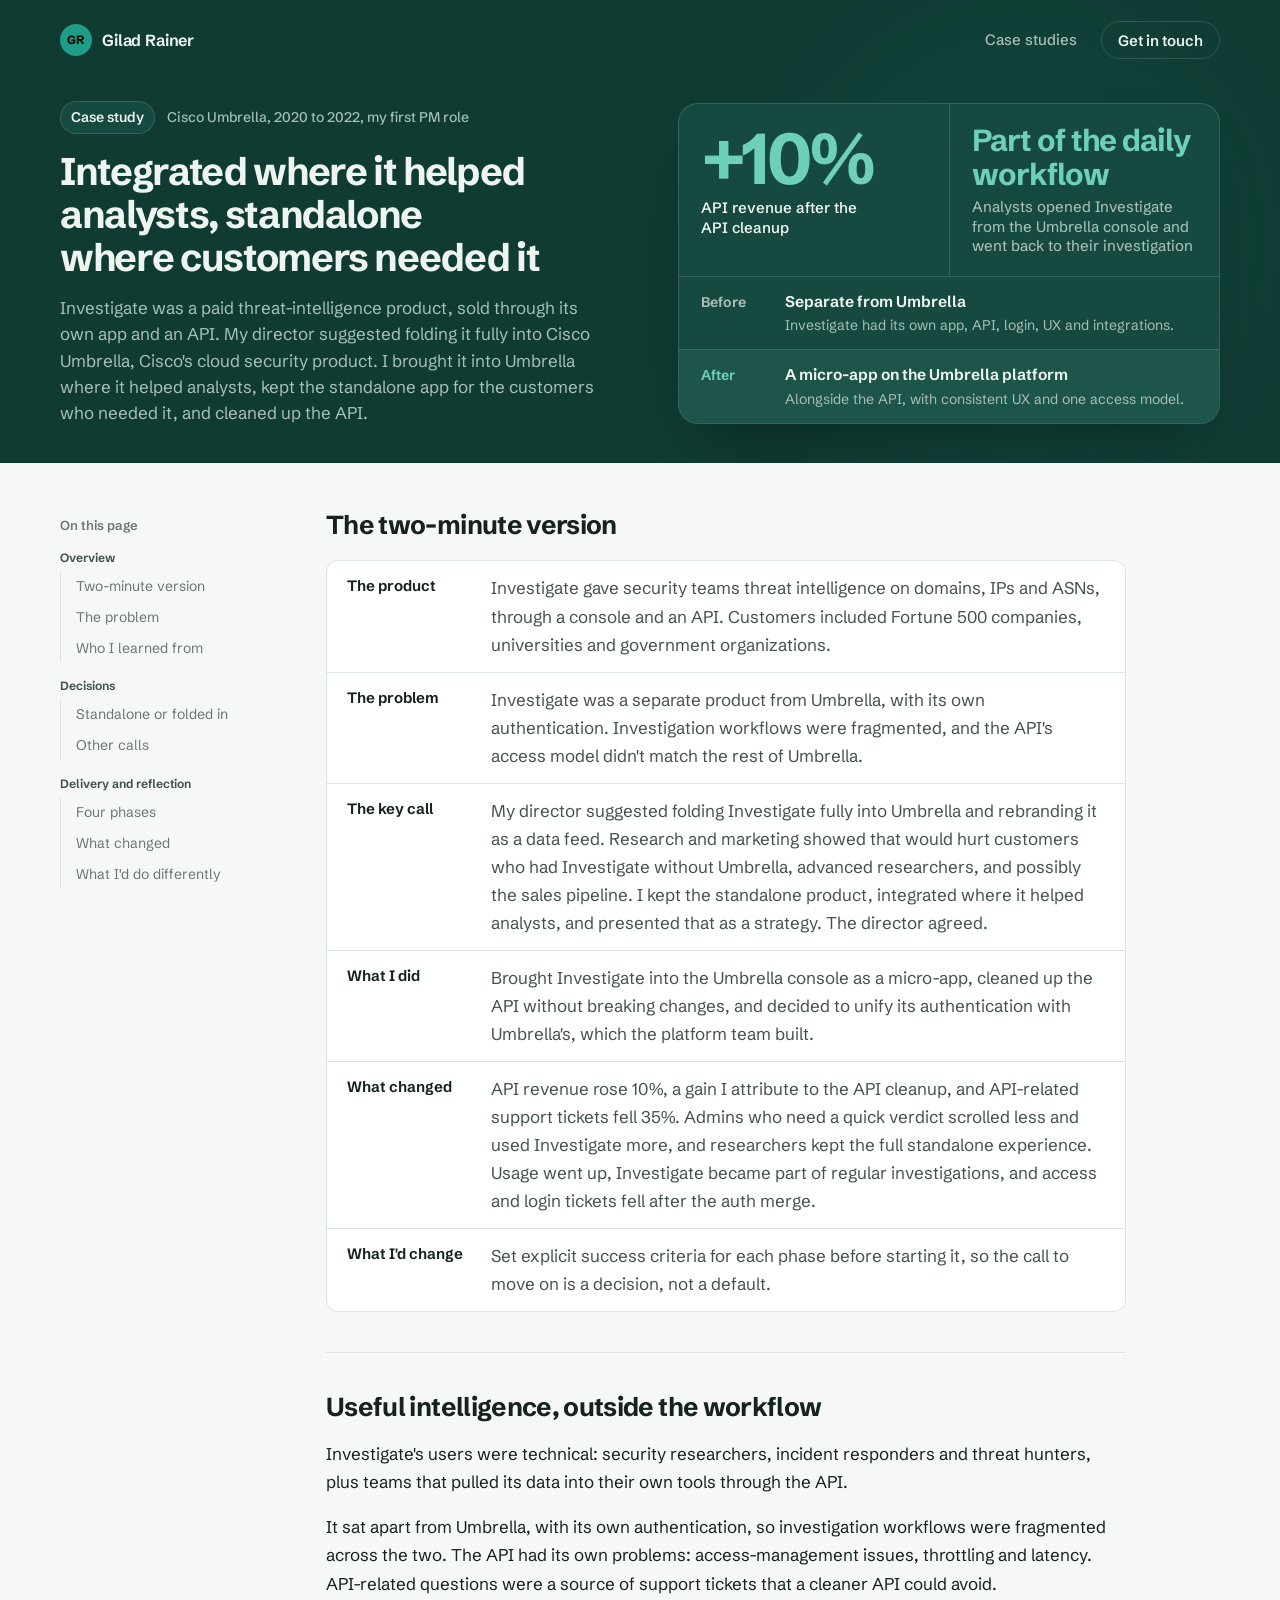
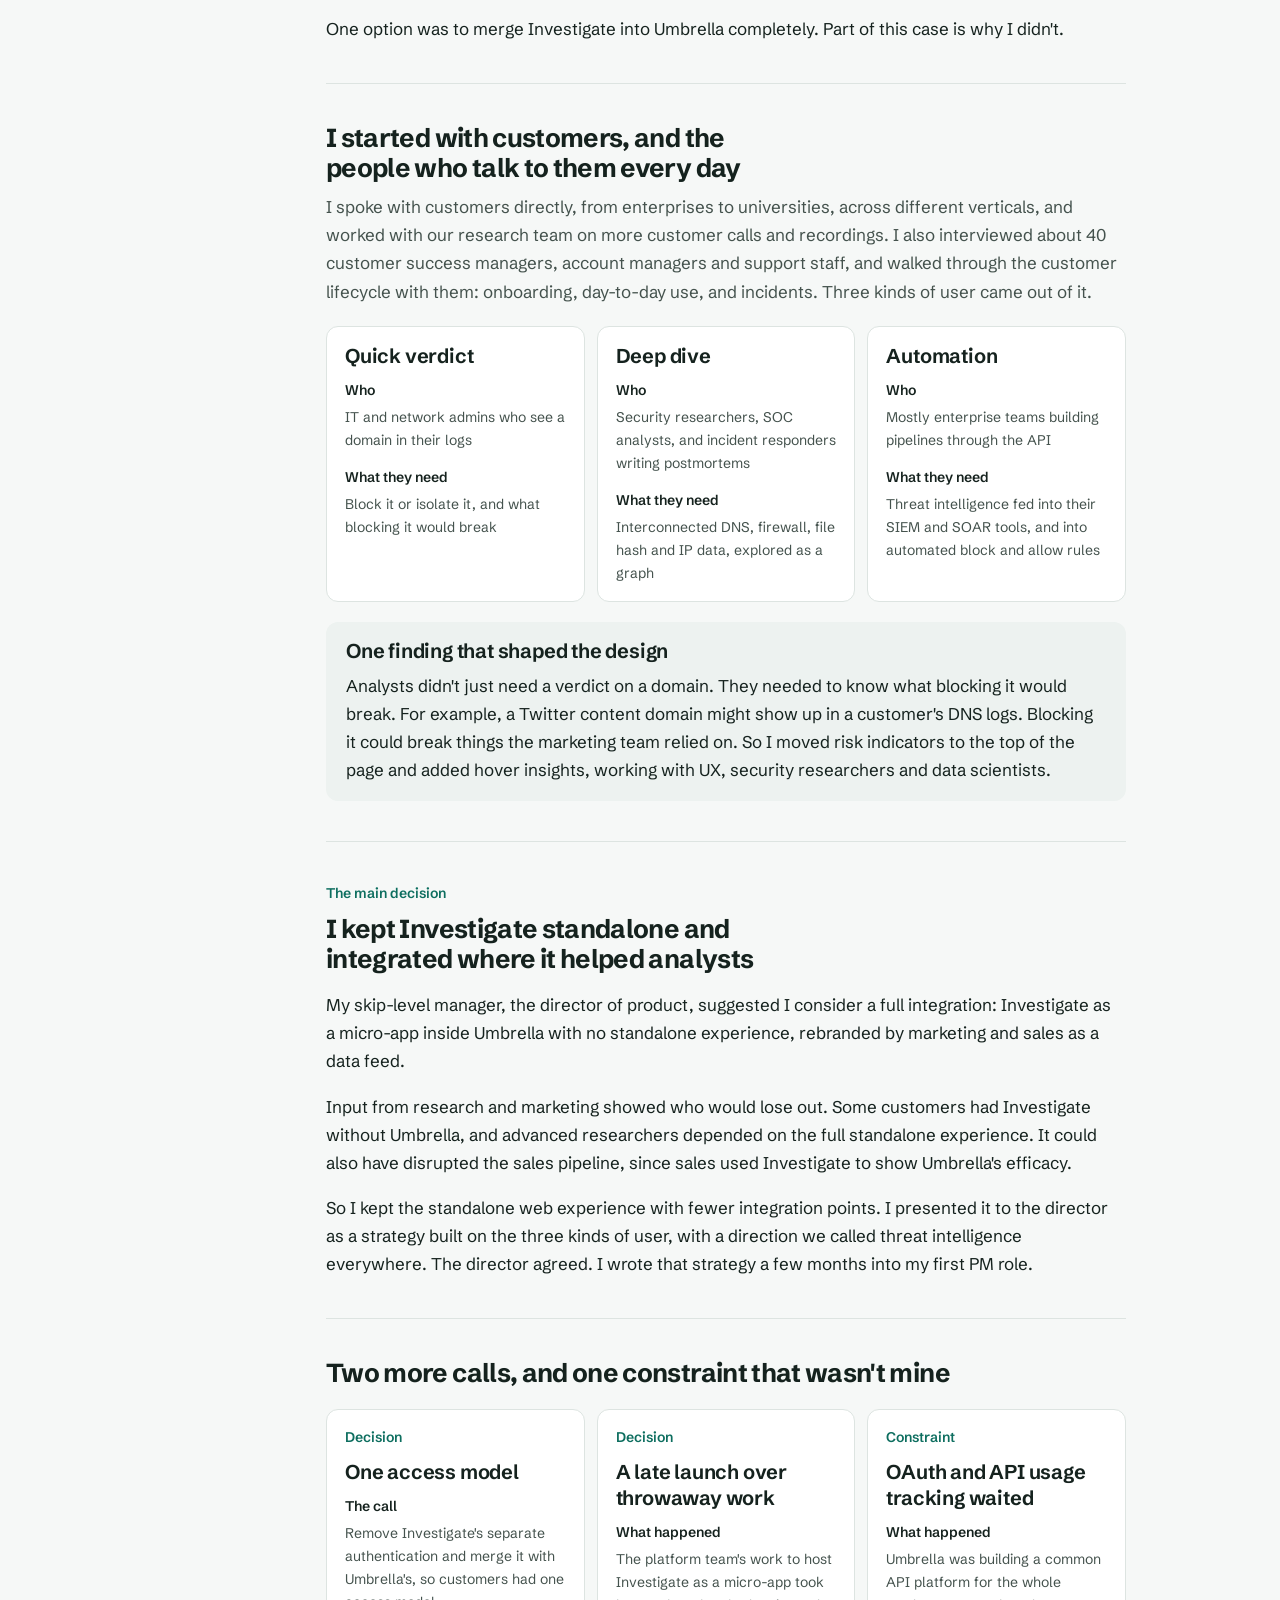
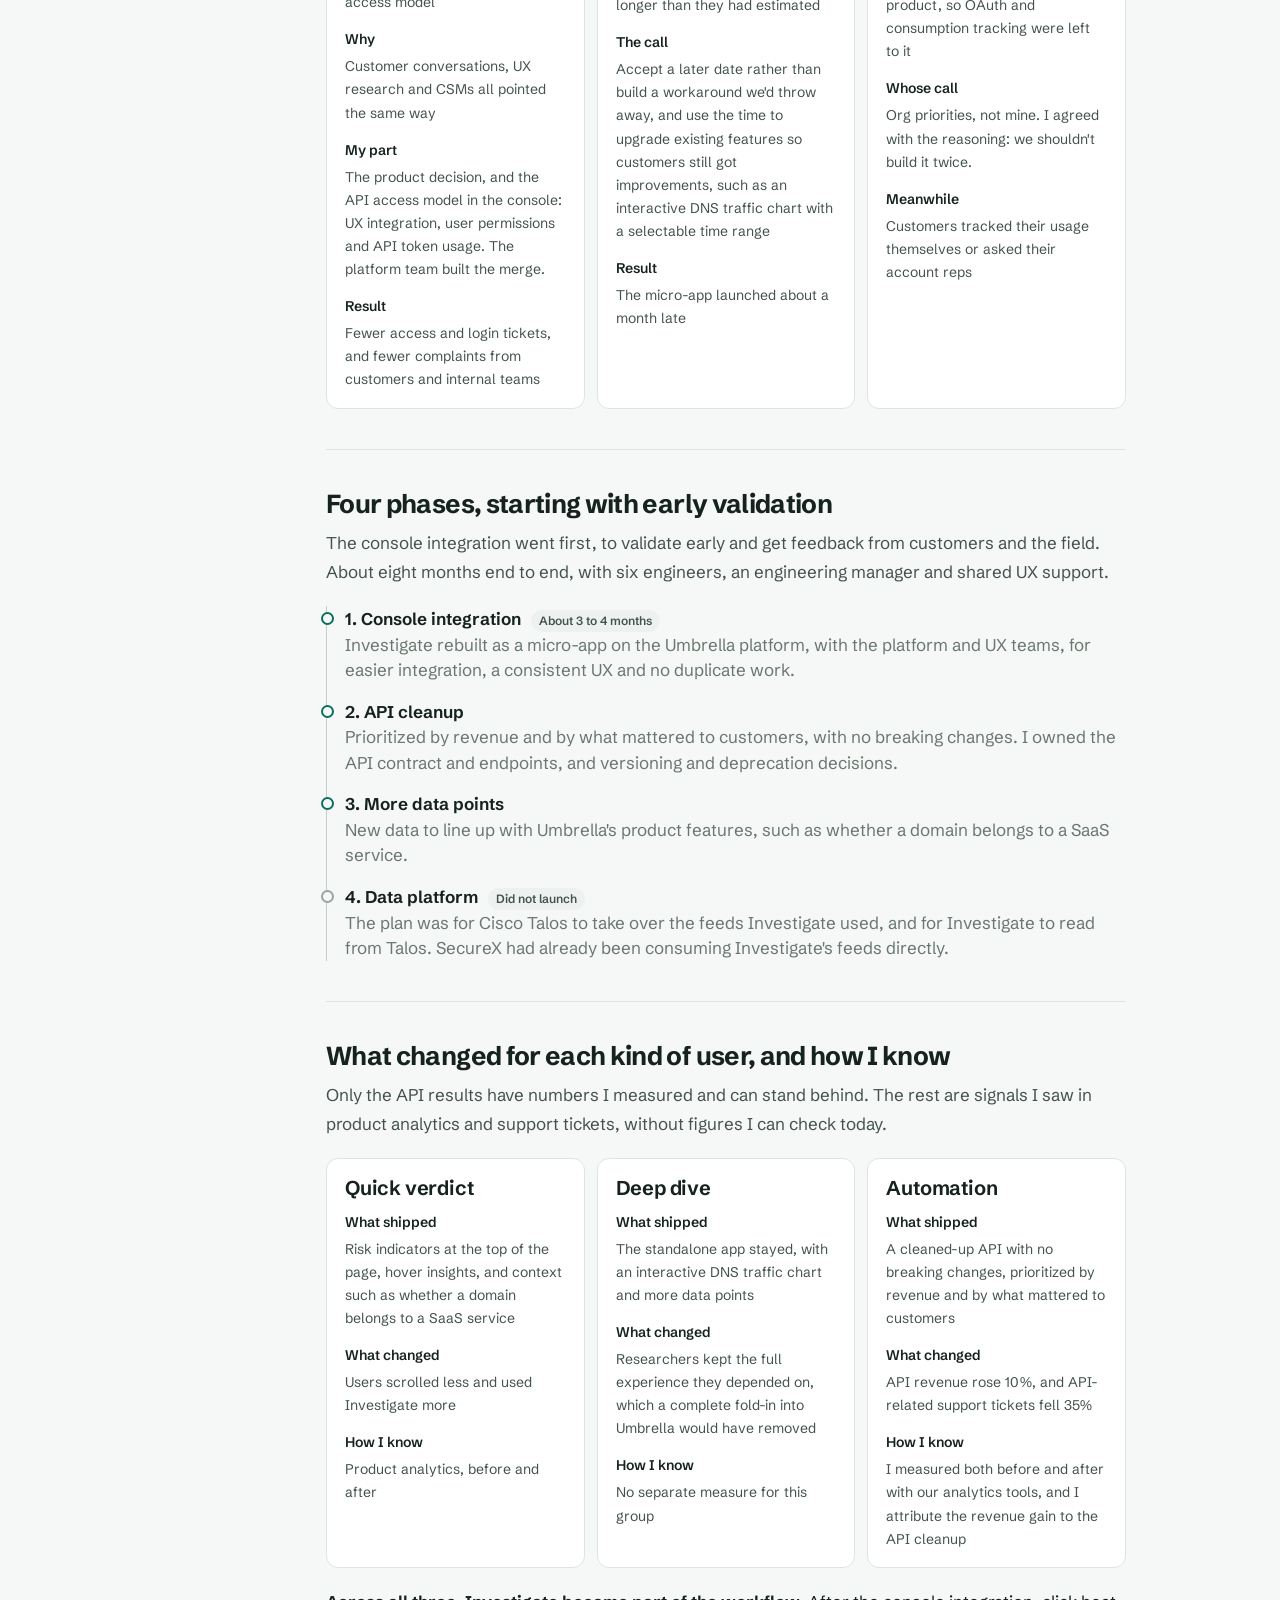
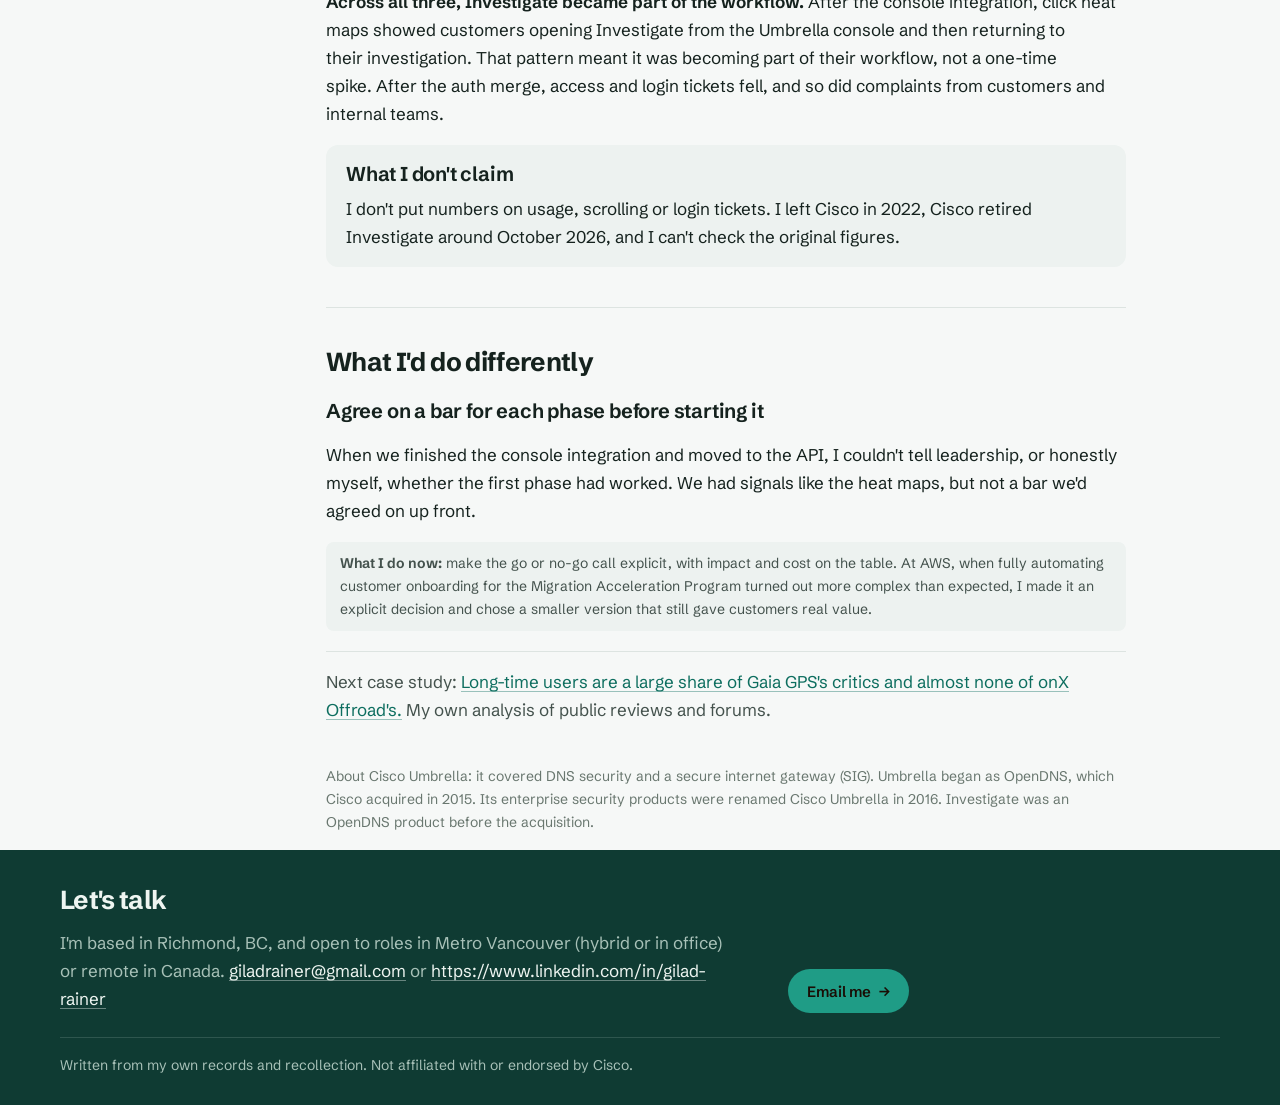
==== commit dfd78cc1: "Update portfolio from cv-optimizer@5d174a2" ====
--- a/investigate.html
+++ b/investigate.html
@@ -271,7 +271,7 @@
         <p>When we finished the console integration and moved to the API, I couldn't tell leadership, or honestly myself, whether the first phase had worked. We had signals like the heat maps, but not a bar we'd agreed on up front.</p>
         <p class="worked"><b>What I do now:</b> make the go or no-go call explicit, with impact and cost on the table. At AWS, when fully automating customer onboarding for the Migration Acceleration Program turned out more complex than expected, I made it an explicit decision and chose a smaller version that still gave customers real value.</p>
       </div>
-      <p class="next">Next case study: <a href="offroad-trust.html">Many of Gaia GPS's critics are long-time users. onX Offroad's are mostly new.</a> My own analysis of public reviews and forums.</p>
+      <p class="next">Next case study: <a href="offroad-trust.html">Long-time users are a large share of Gaia GPS's critics and almost none of onX Offroad's.</a> My own analysis of public reviews and forums.</p>
     </div>
   </section>
   <aside class="band" aria-label="About Cisco Umbrella"><p class="fn" id="fn-1">About Cisco Umbrella: it covered DNS security and a secure internet gateway (SIG). Umbrella began as OpenDNS, which Cisco acquired in 2015. Its enterprise security products were renamed Cisco Umbrella in 2016. Investigate was an OpenDNS product before the acquisition.</p></aside>
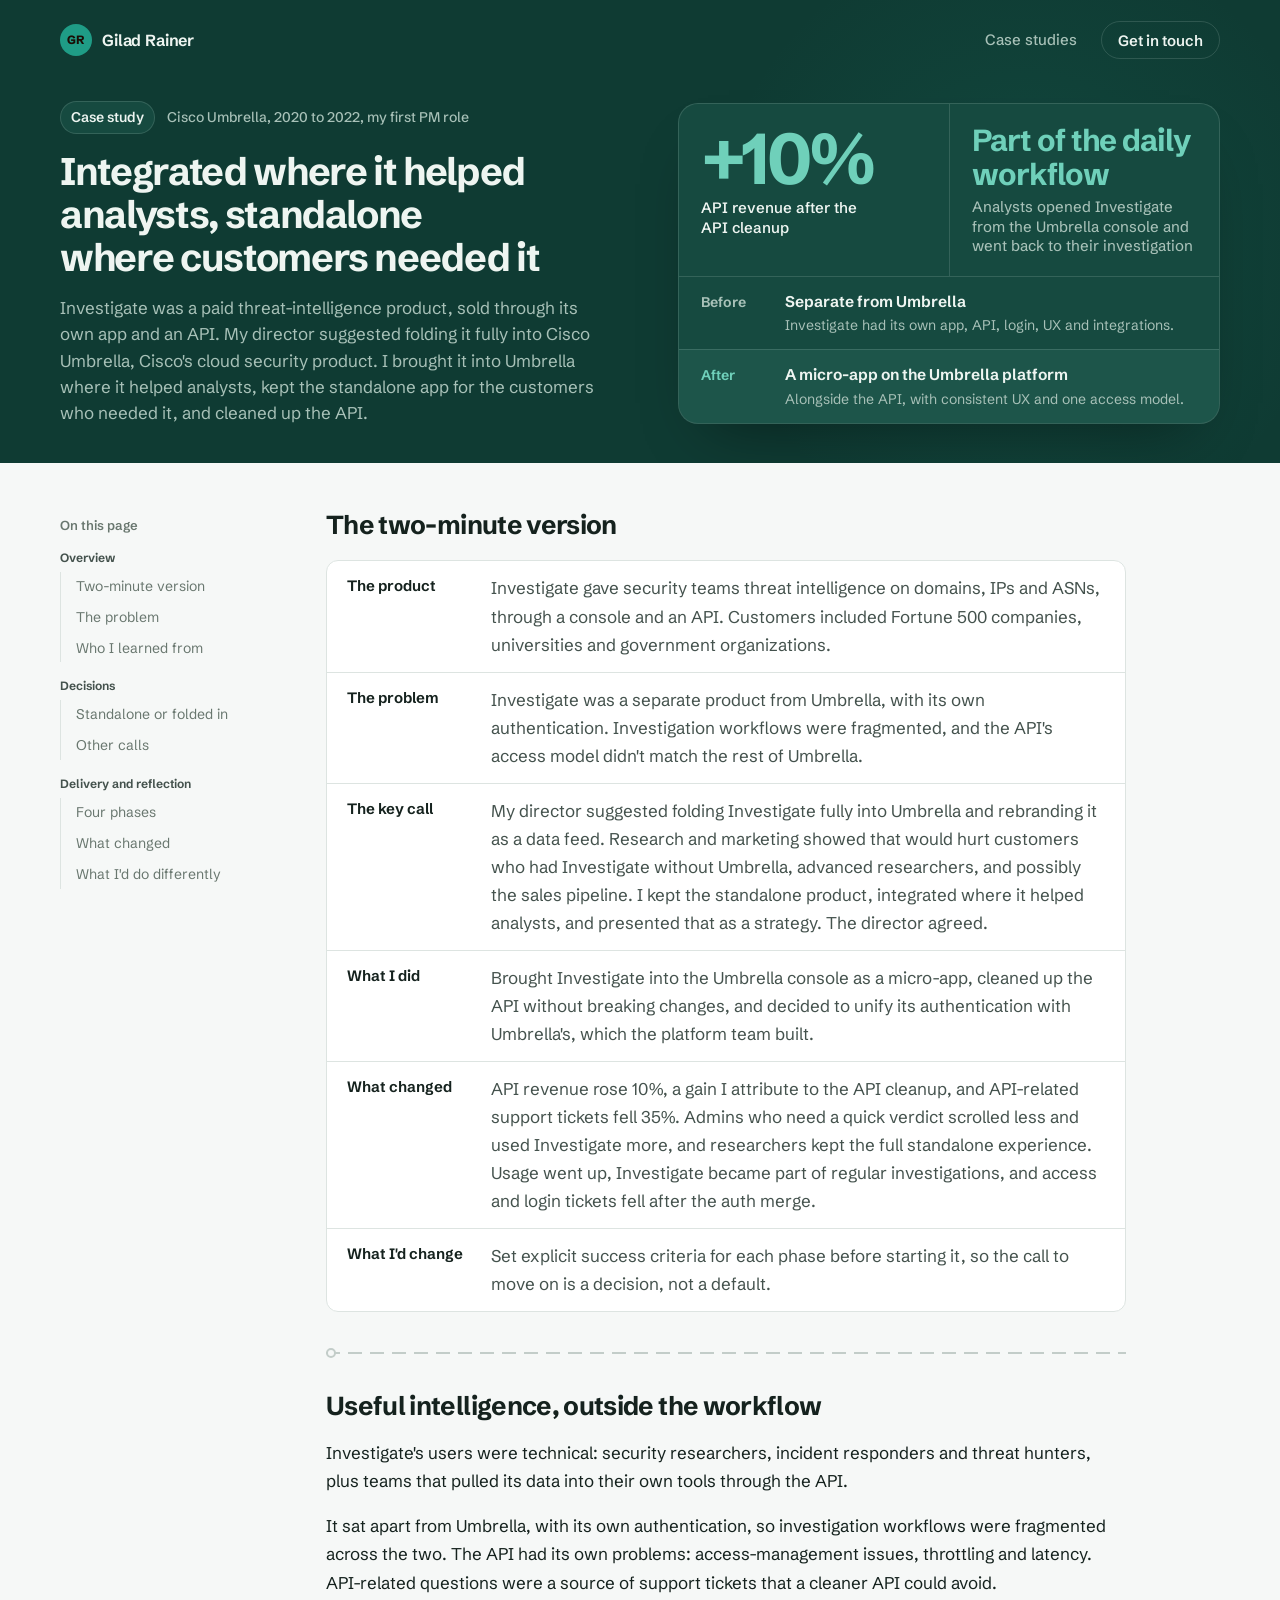
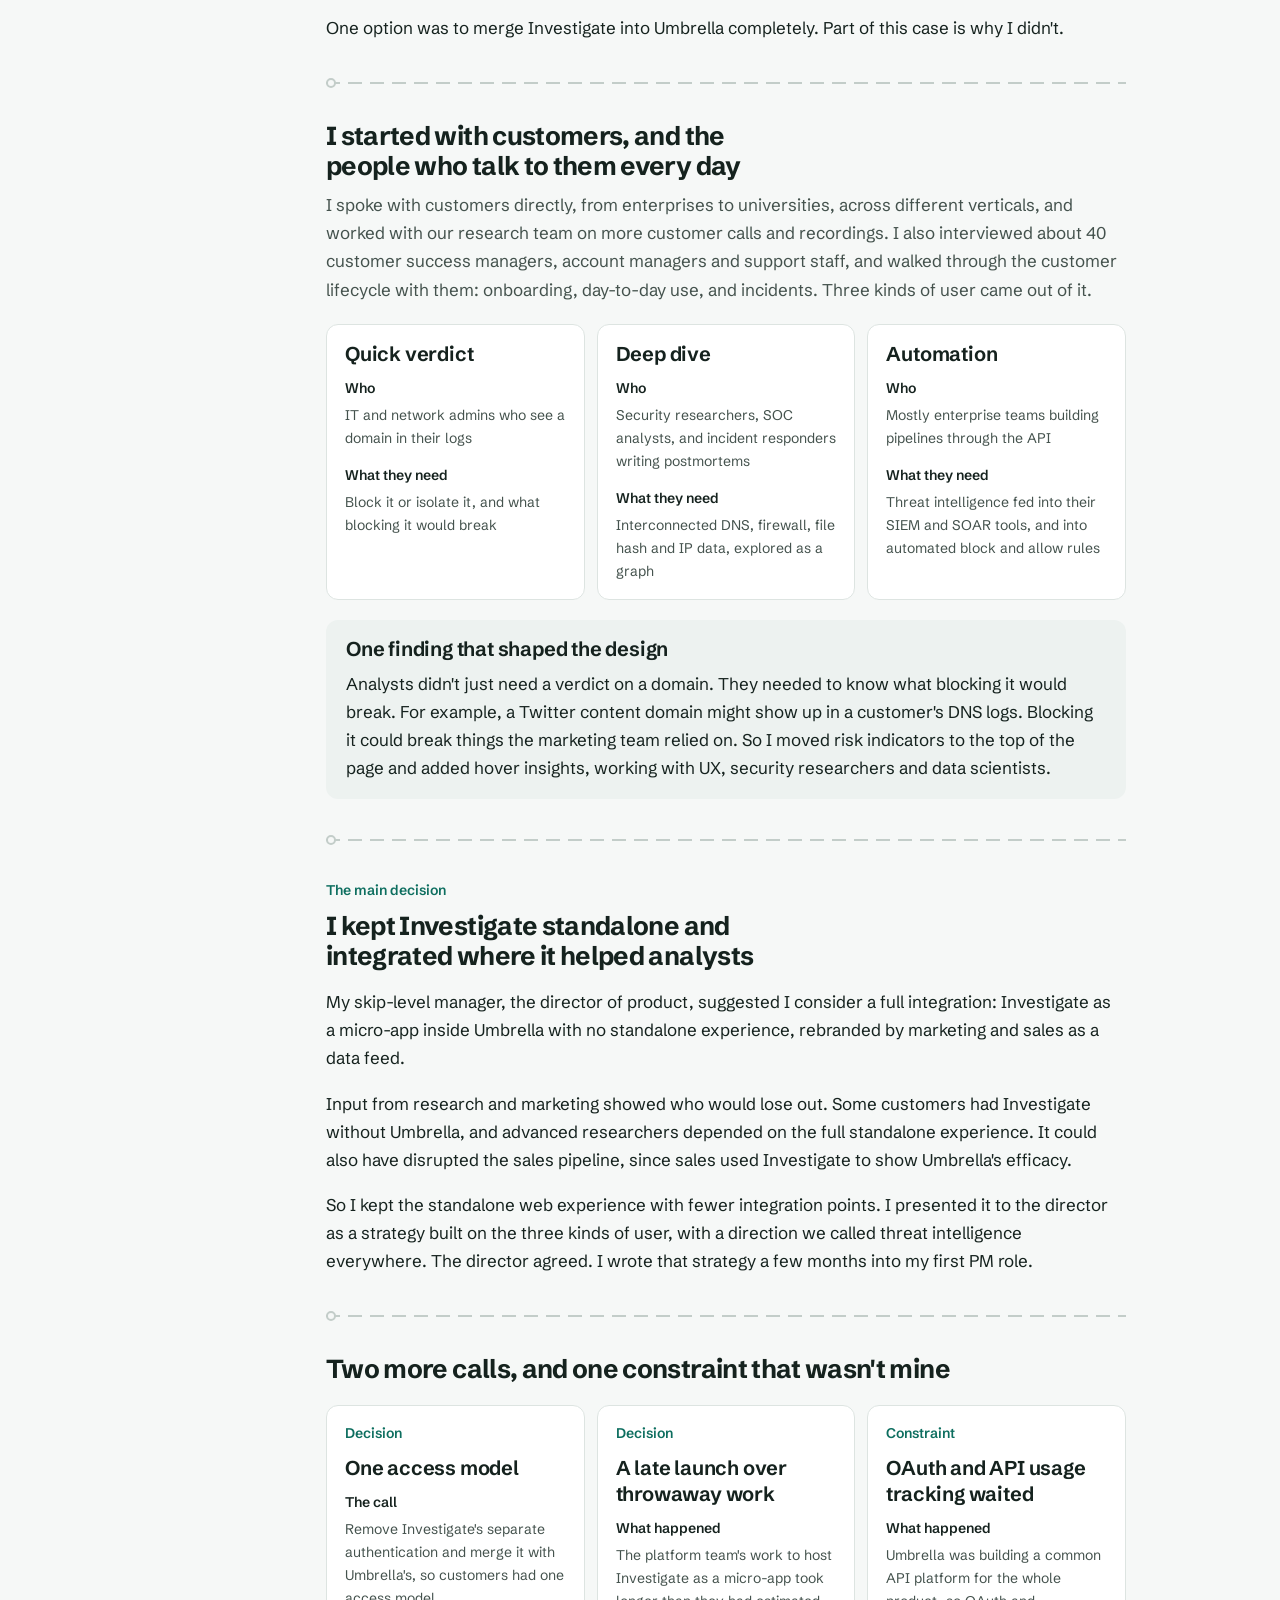
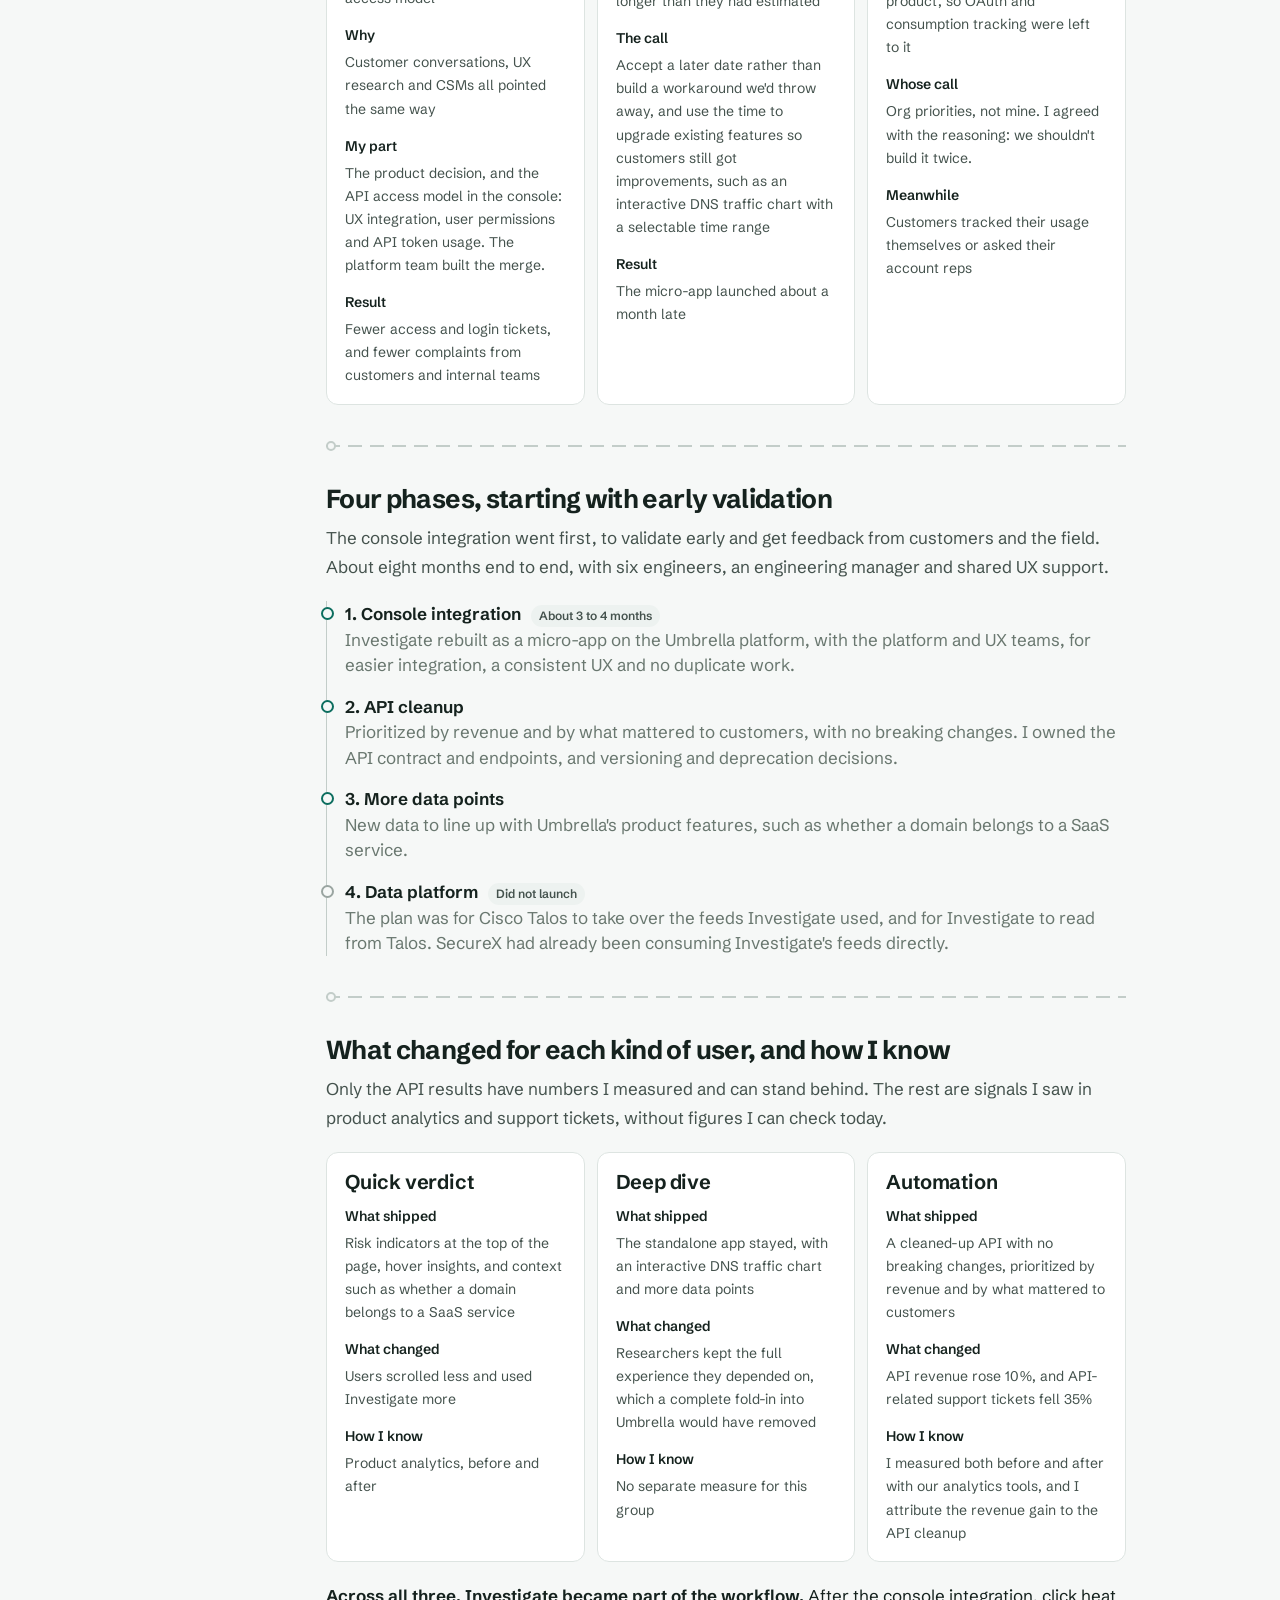
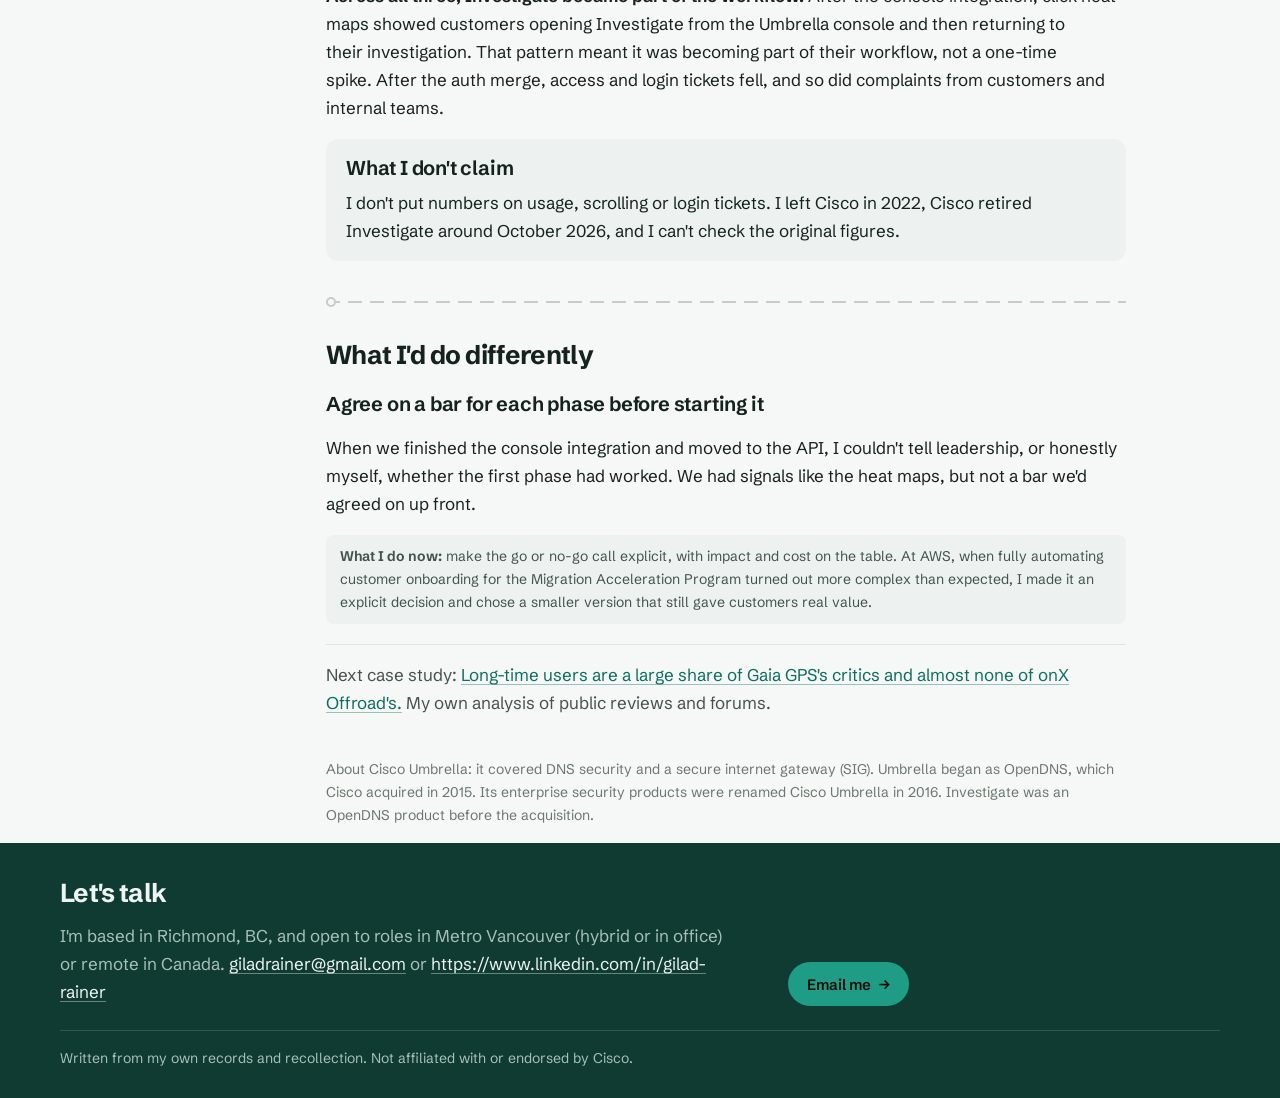
==== commit 0b52dd8f: "Update portfolio from cv-optimizer@c14301a" ====
--- a/investigate.html
+++ b/investigate.html
@@ -10,7 +10,7 @@
 <link rel="preconnect" href="https://fonts.googleapis.com">
 <link rel="preconnect" href="https://fonts.gstatic.com" crossorigin>
 <link rel="stylesheet" href="https://fonts.googleapis.com/css2?family=Newsreader:ital,opsz,wght@1,6..72,400&family=Schibsted+Grotesk:wght@400..800&display=swap">
-<link rel="stylesheet" href="assets/style.css?v=202611181104">
+<link rel="stylesheet" href="assets/style.css?v=202611250027">
 <style>
   /* Hero diagram: the band is dark in both themes, so it uses on-forest colours */
   .waymap { --chg: #6fd0ba; margin: 0; width: 100%; background: var(--forest-2); border: 1px solid var(--forest-line); border-radius: 20px; overflow: hidden; box-shadow: 0 30px 60px -30px rgba(0, 0, 0, 0.45); }
@@ -291,6 +291,7 @@
   </div>
 </footer>
 
-<script src="assets/site.js?v=202611181104"></script>
+<script src="assets/site.js?v=202611250025"></script>
+<script data-goatcounter="https://giladr81.goatcounter.com/count" async src="//gc.zgo.at/count.js"></script>
 </body>
 </html>
--- a/assets/style.css
+++ b/assets/style.css
@@ -203,8 +203,15 @@
 @media (max-width: 480px) { .toc { margin-inline: -16px; padding-inline: 16px; } }
 
 /* Sections */
-section.band { padding-block: 40px; border-top: 1px solid var(--line); }
-.doc-main > section.band:first-child { border-top: 0; }
+/* Section rule: heavier and darker than table and list hairlines (1px --line), so it reads as a section break. */
+/* Section rule as a trail on a topo map: a dashed 2px track in --line-2 with a waypoint ring at the trailhead.
+   Neutral colour only (orange means Gaia). Heavier than the 1px --line hairlines in tables and lists. */
+section.band { padding-block: 40px; position: relative; }
+section.band::before { content: ""; position: absolute; top: 0; left: 0; right: 0; height: 2px;
+  background: repeating-linear-gradient(90deg, var(--line-2) 0 14px, transparent 14px 22px); }
+section.band::after { content: ""; position: absolute; top: -4px; left: 0; width: 6px; height: 6px; border-radius: 50%;
+  border: 2px solid var(--line-2); background: var(--bg); }
+main > section.band:first-child::before, main > section.band:first-child::after { content: none; }
 section.band h2 { scroll-margin-top: 24px; }
 .doc-main h2 { font-size: 1.625rem; line-height: 1.15; }
 .sec-head { display: grid; gap: 10px; max-width: var(--measure); }
@@ -264,6 +271,8 @@
 table.data th, table.data td { text-align: left; padding: 8px 14px 8px 0; border-bottom: 1px solid var(--line); white-space: nowrap; }
 table.data thead th { font-weight: 600; color: var(--ink-3); font-size: 0.8125rem; }
 table.data td.r, table.data th.r { text-align: right; }
+/* No rule under the last row: a table that ends a section would otherwise show two lines (row + section rule). */
+table.data tbody tr:last-child > * { border-bottom: 0; }
 table.data td.wrap-cell { white-space: normal; min-width: 220px; max-width: 360px; vertical-align: top; }
 table.stage-key td { vertical-align: top; }
 
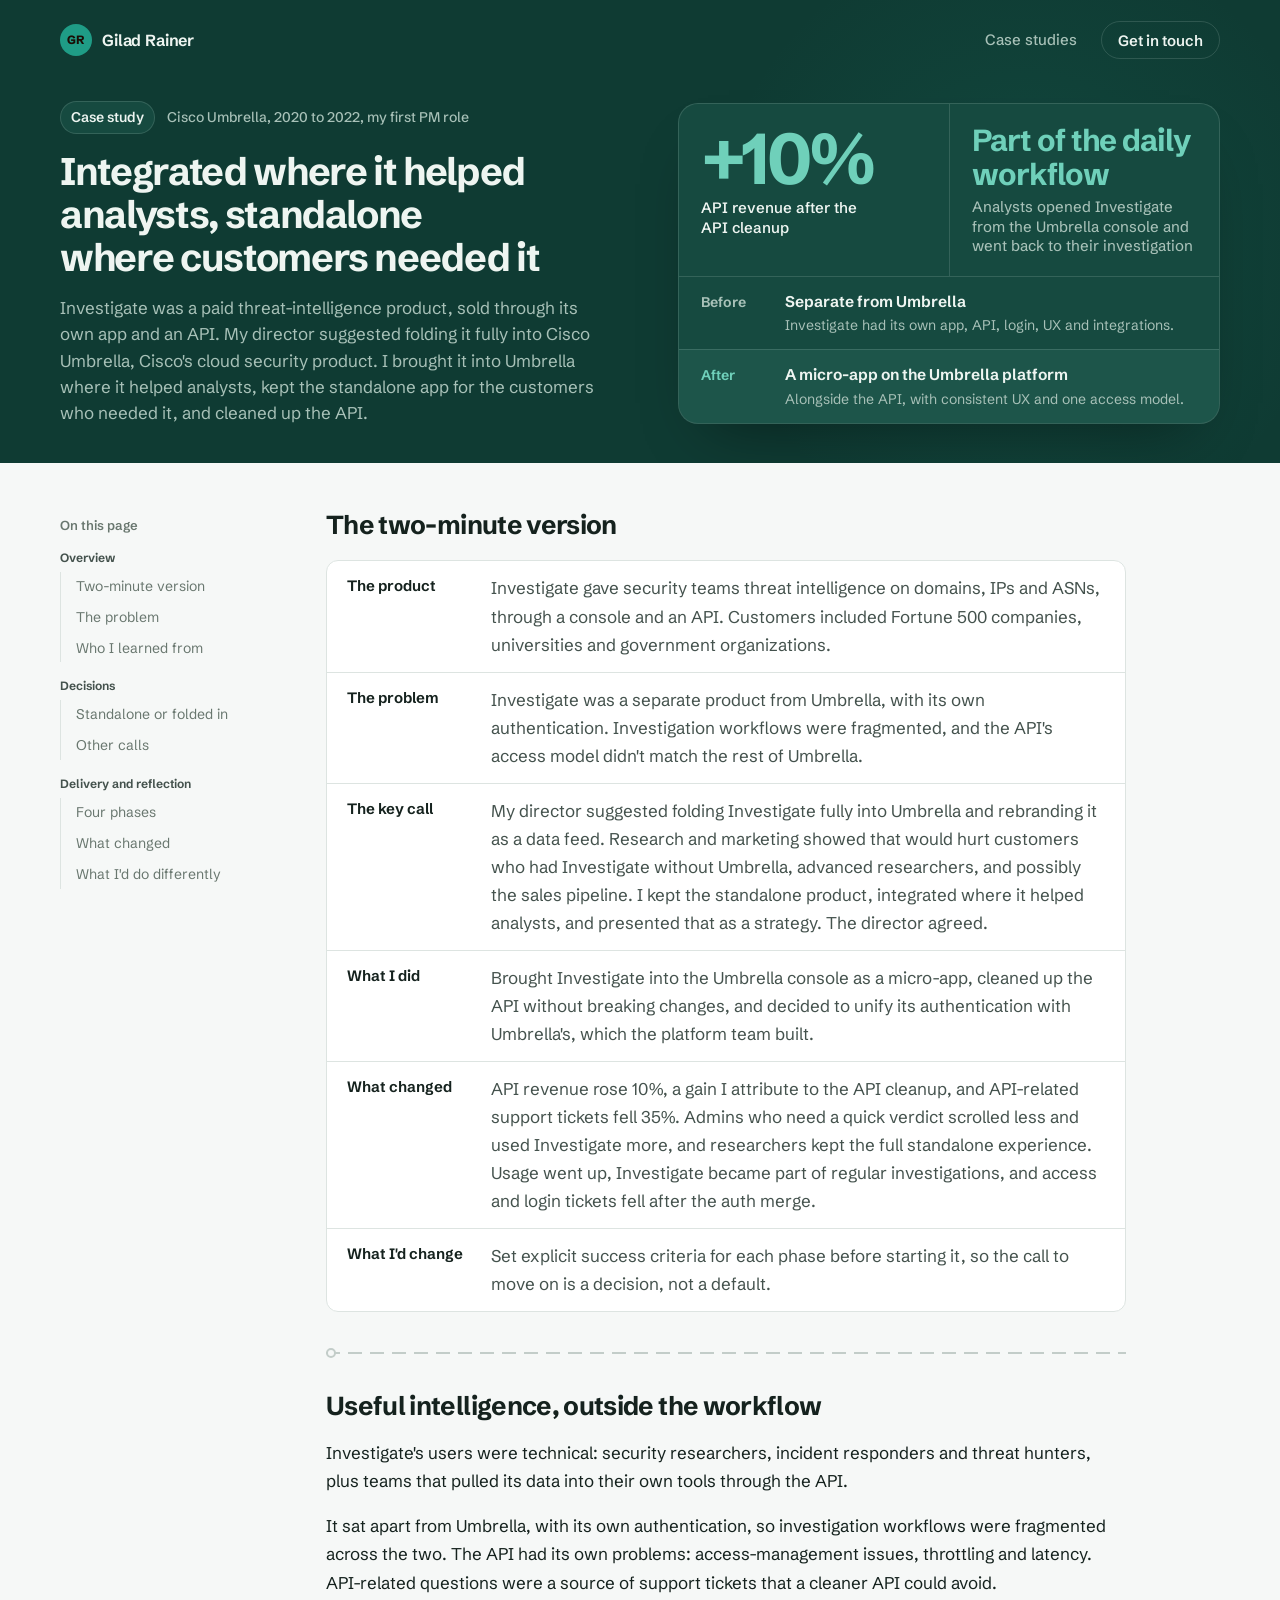
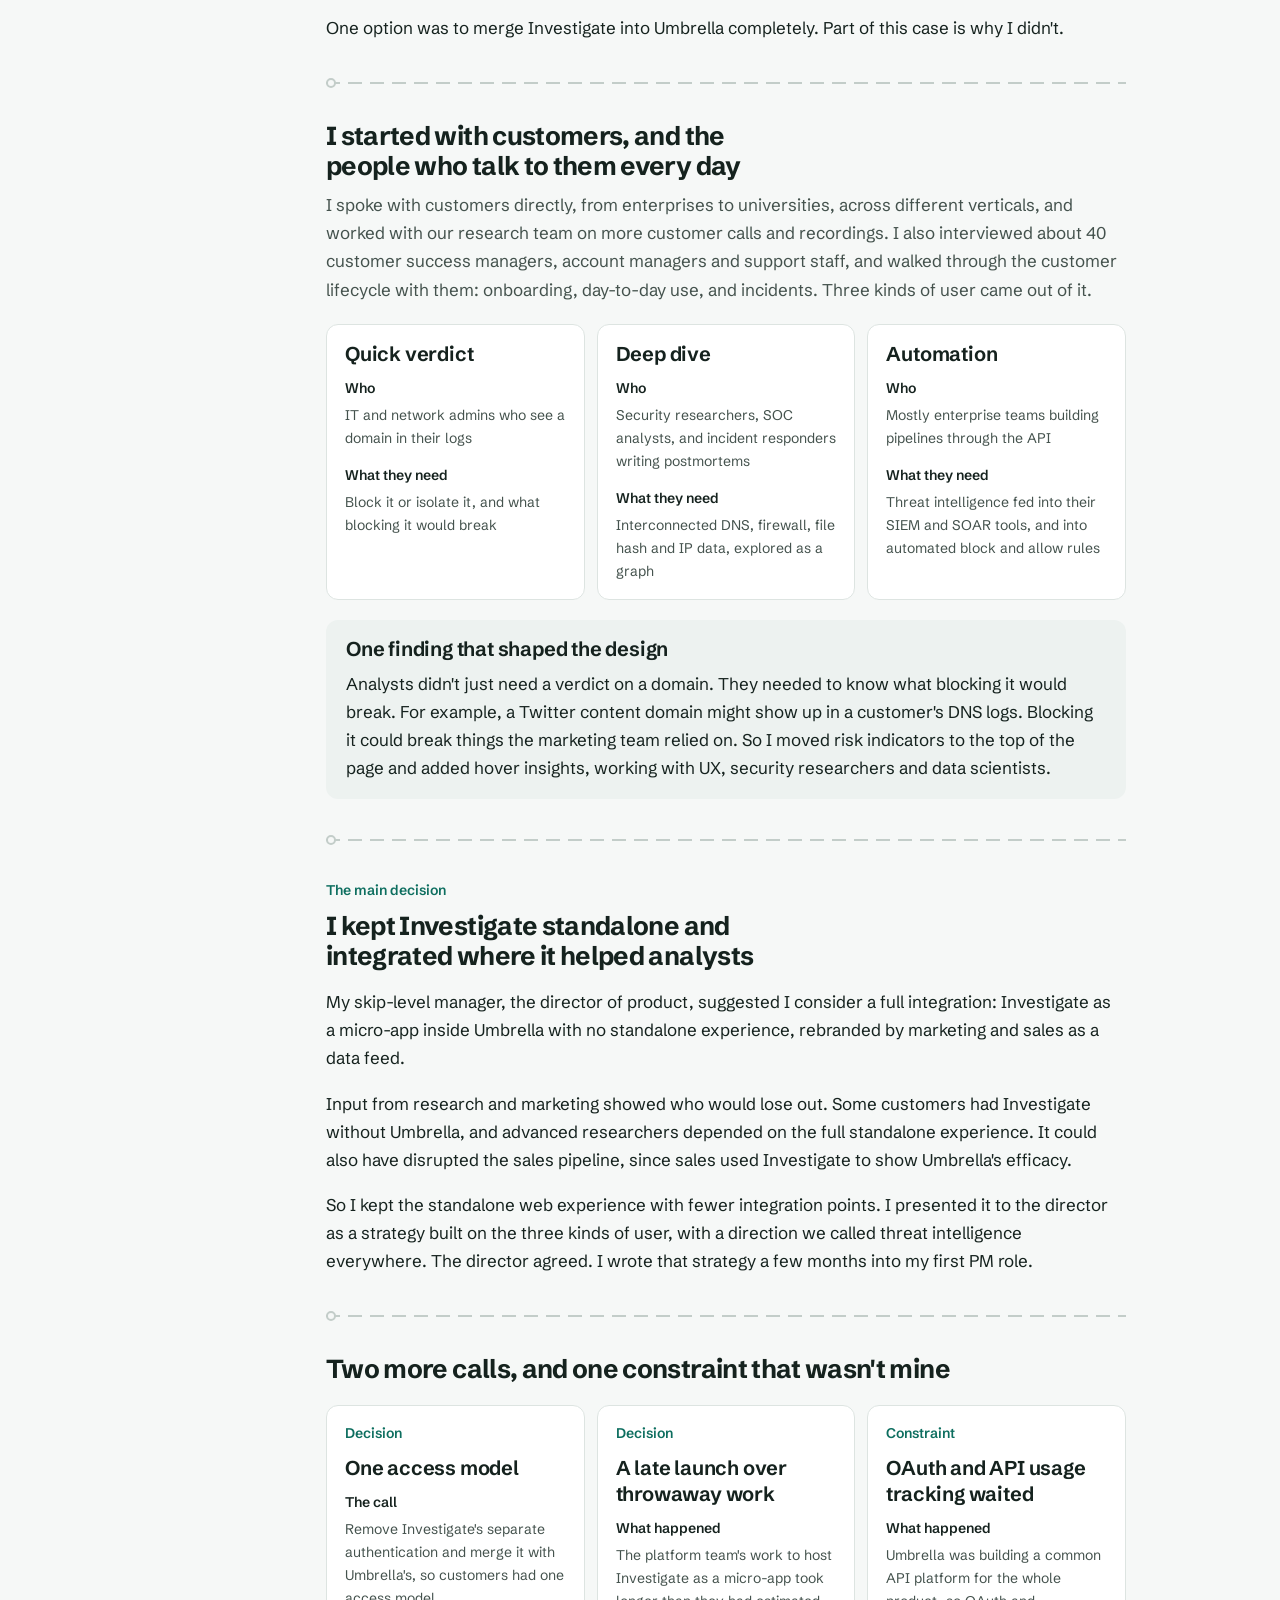
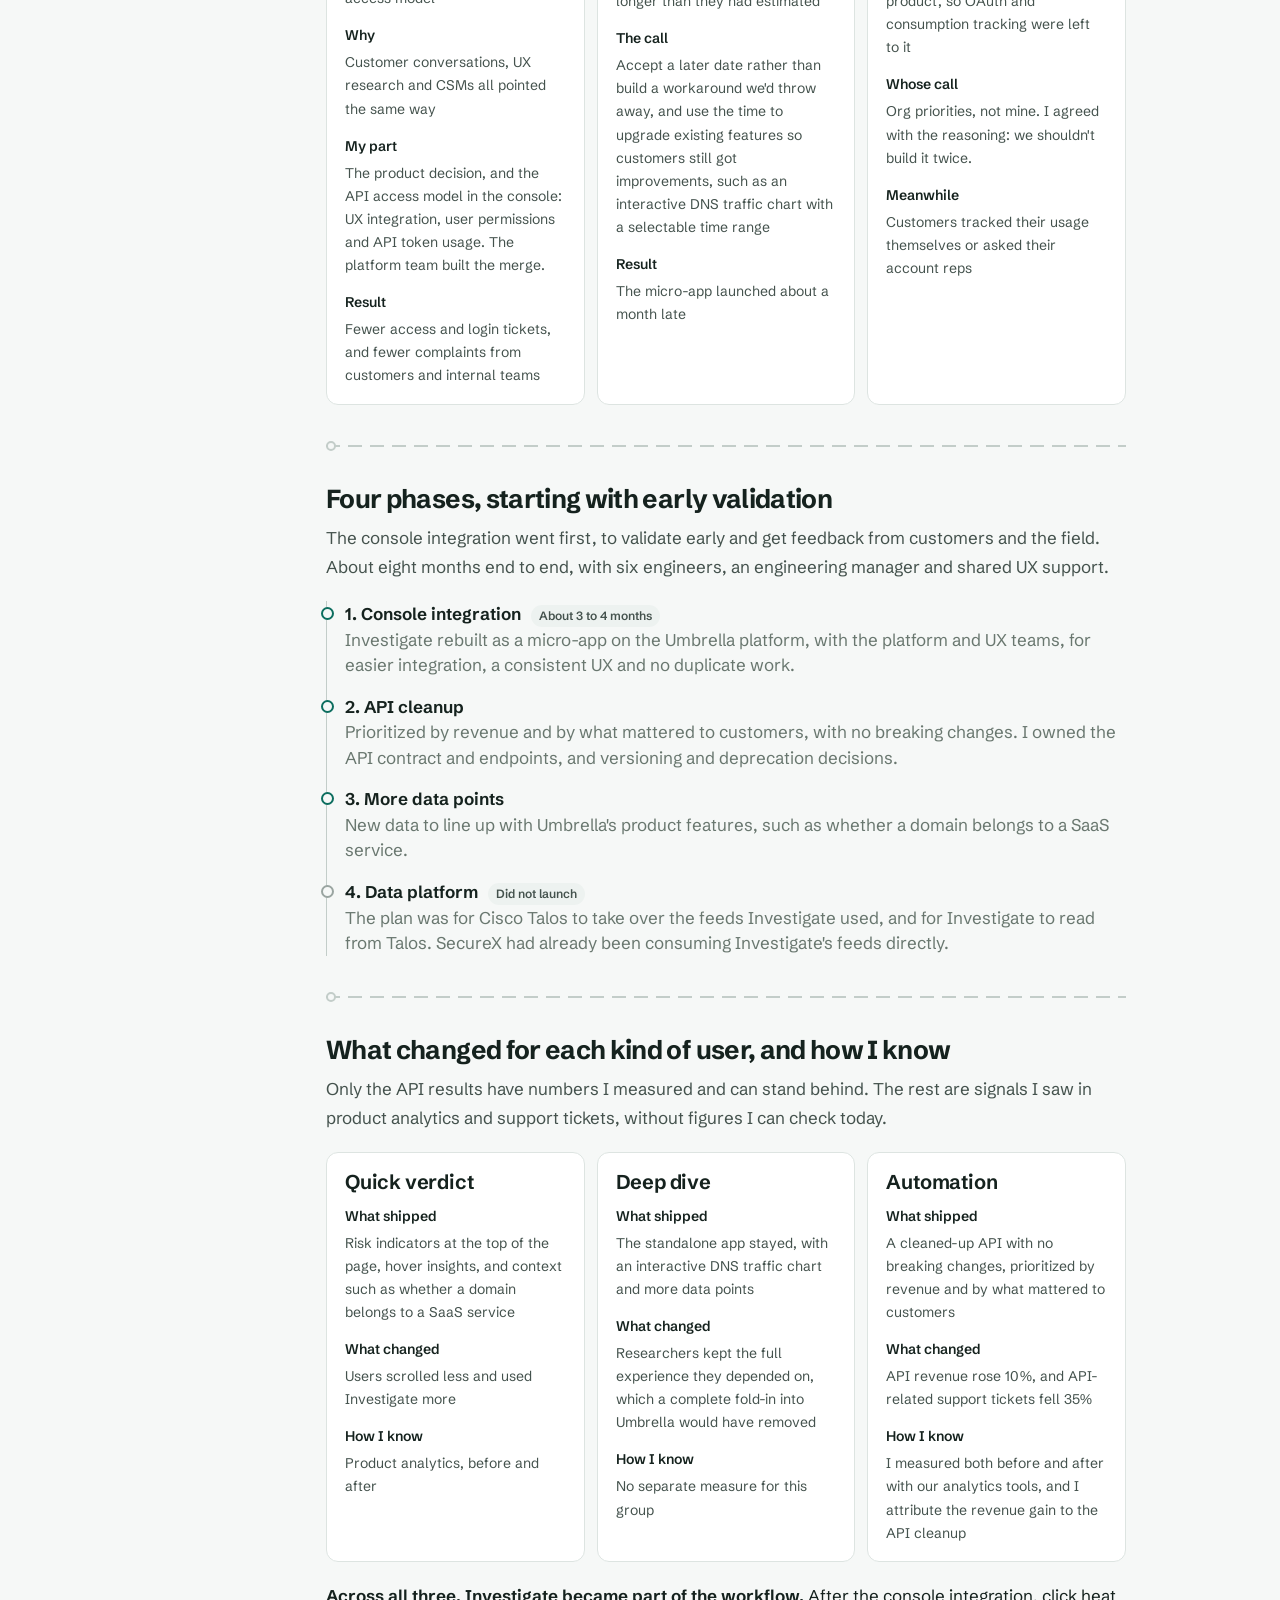
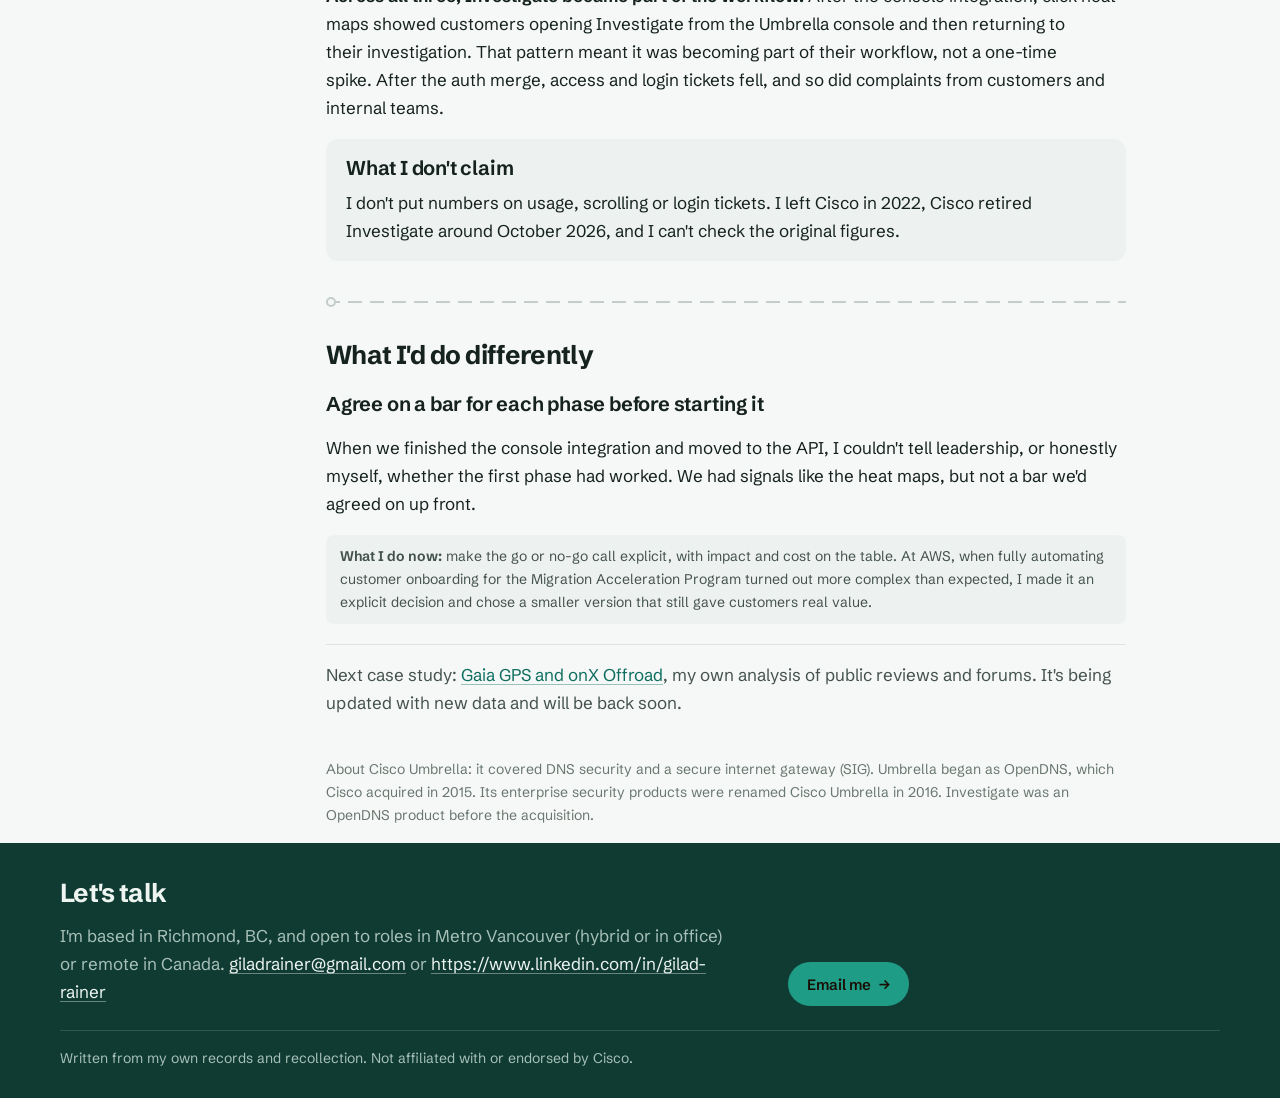
==== commit e0e1abcd: "Update portfolio from cv-optimizer@e4e0ce4" ====
--- a/investigate.html
+++ b/investigate.html
@@ -10,7 +10,7 @@
 <link rel="preconnect" href="https://fonts.googleapis.com">
 <link rel="preconnect" href="https://fonts.gstatic.com" crossorigin>
 <link rel="stylesheet" href="https://fonts.googleapis.com/css2?family=Newsreader:ital,opsz,wght@1,6..72,400&family=Schibsted+Grotesk:wght@400..800&display=swap">
-<link rel="stylesheet" href="assets/style.css?v=202611250027">
+<link rel="stylesheet" href="assets/style.css?v=202611252247">
 <style>
   /* Hero diagram: the band is dark in both themes, so it uses on-forest colours */
   .waymap { --chg: #6fd0ba; margin: 0; width: 100%; background: var(--forest-2); border: 1px solid var(--forest-line); border-radius: 20px; overflow: hidden; box-shadow: 0 30px 60px -30px rgba(0, 0, 0, 0.45); }
@@ -271,7 +271,7 @@
         <p>When we finished the console integration and moved to the API, I couldn't tell leadership, or honestly myself, whether the first phase had worked. We had signals like the heat maps, but not a bar we'd agreed on up front.</p>
         <p class="worked"><b>What I do now:</b> make the go or no-go call explicit, with impact and cost on the table. At AWS, when fully automating customer onboarding for the Migration Acceleration Program turned out more complex than expected, I made it an explicit decision and chose a smaller version that still gave customers real value.</p>
       </div>
-      <p class="next">Next case study: <a href="offroad-trust.html">Long-time users are a large share of Gaia GPS's critics and almost none of onX Offroad's.</a> My own analysis of public reviews and forums.</p>
+      <p class="next">Next case study: <a href="offroad-trust.html">Gaia GPS and onX Offroad</a>, my own analysis of public reviews and forums. It's being updated with new data and will be back soon.</p>
     </div>
   </section>
   <aside class="band" aria-label="About Cisco Umbrella"><p class="fn" id="fn-1">About Cisco Umbrella: it covered DNS security and a secure internet gateway (SIG). Umbrella began as OpenDNS, which Cisco acquired in 2015. Its enterprise security products were renamed Cisco Umbrella in 2016. Investigate was an OpenDNS product before the acquisition.</p></aside>
@@ -291,7 +291,7 @@
   </div>
 </footer>
 
-<script src="assets/site.js?v=202611250025"></script>
+<script src="assets/site.js?v=202611252247"></script>
 <script data-goatcounter="https://giladr81.goatcounter.com/count" async src="//gc.zgo.at/count.js"></script>
 </body>
 </html>
